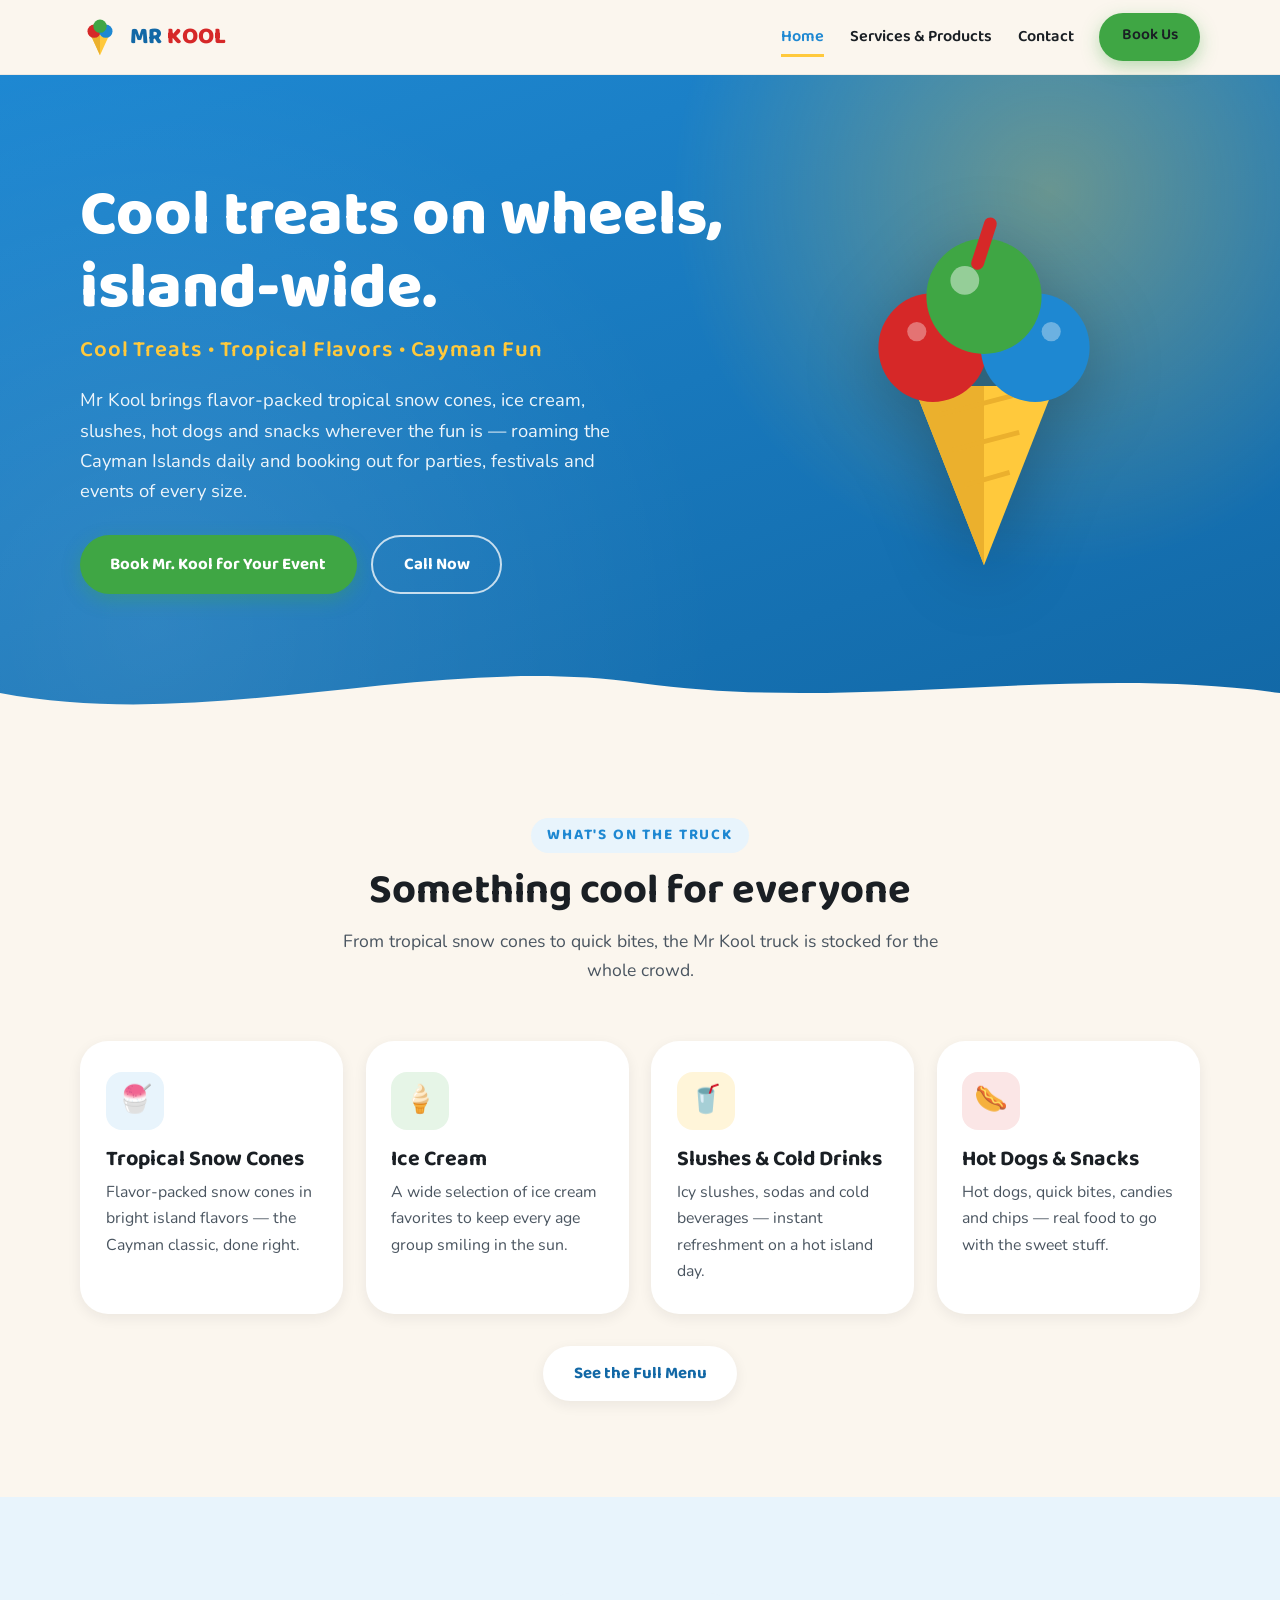
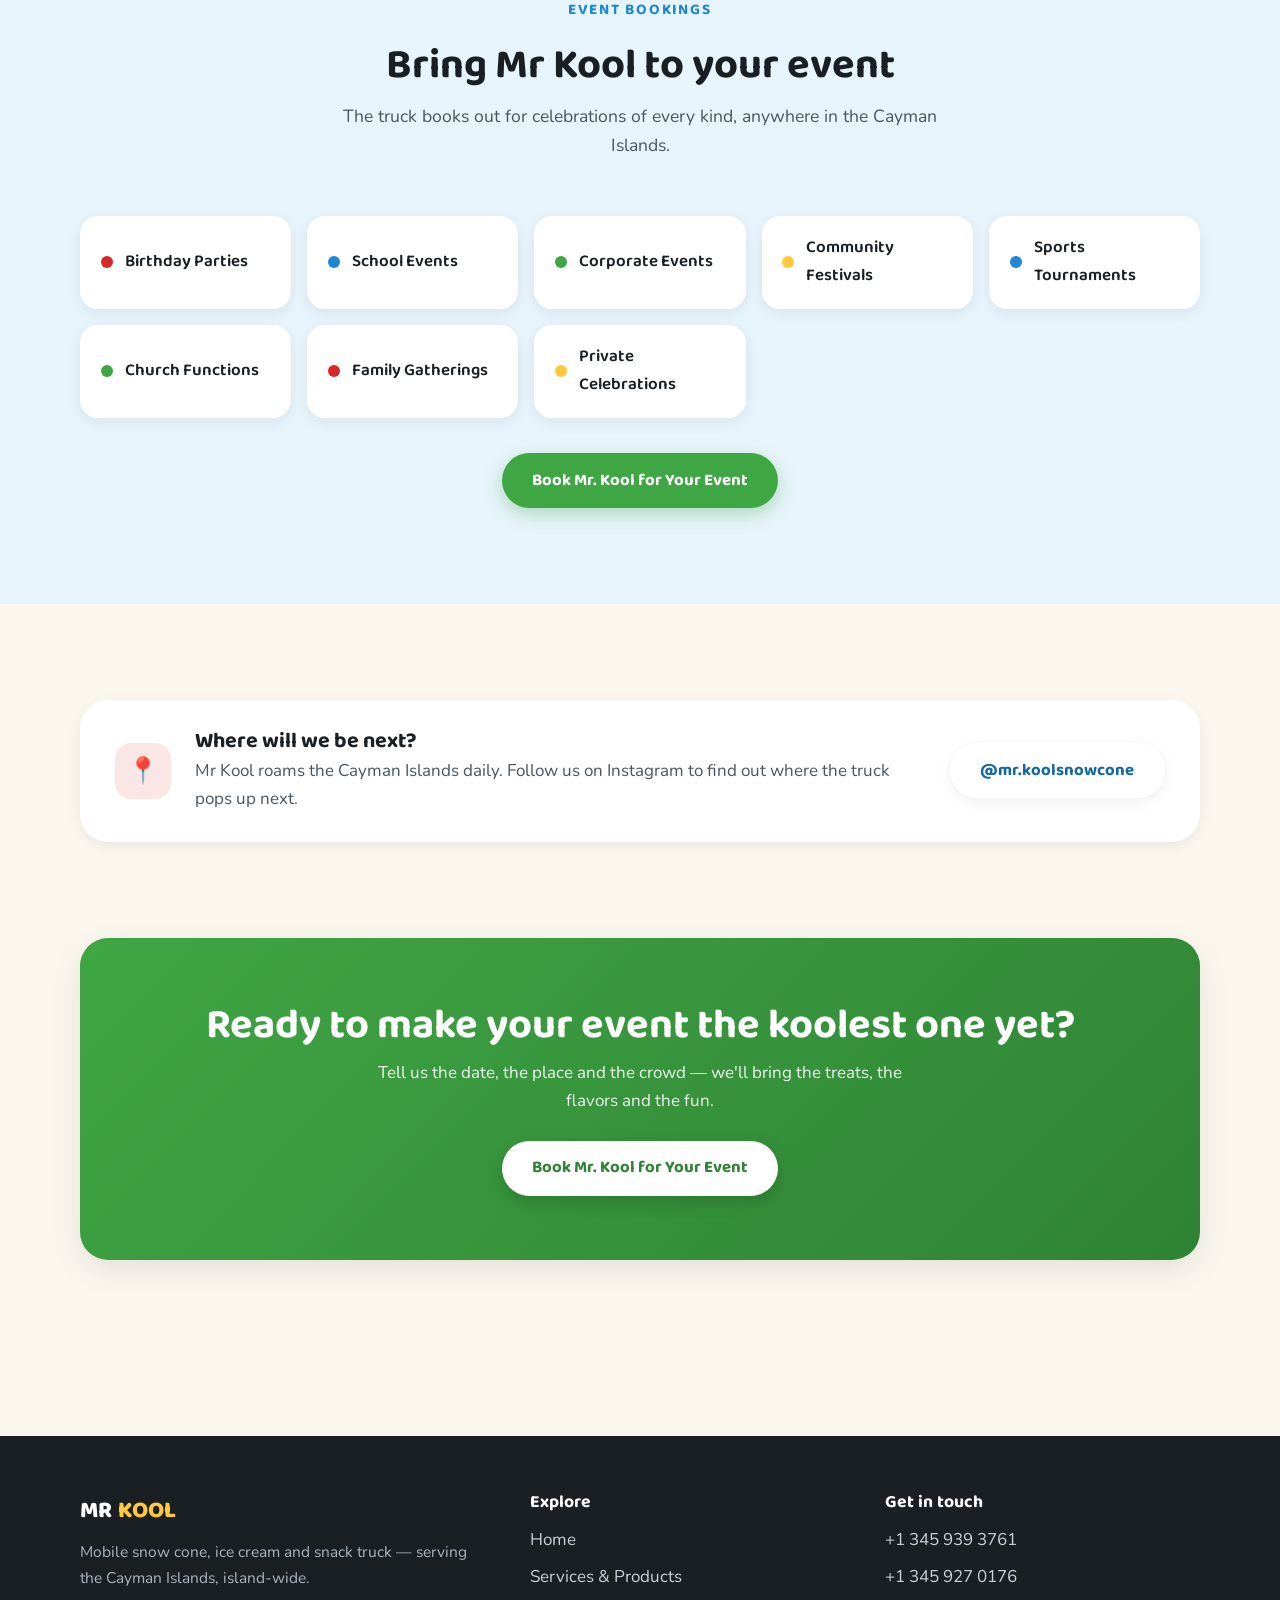
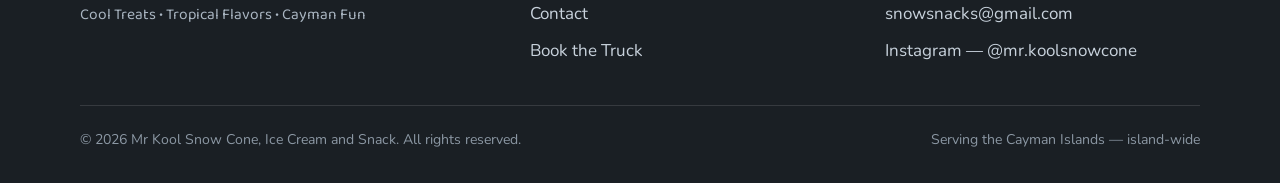
==== index.html @ ad7b0a1f "Build Mr Kool snow cone truck website with Netlify booking form Static 3-page site (Home, Services &" ====
<!DOCTYPE html>
<html lang="en">
<head>
  <meta charset="UTF-8">
  <meta name="viewport" content="width=device-width, initial-scale=1.0">
  <title>Mr Kool Snow Cone, Ice Cream and Snack — Cool Treats, Tropical Flavors, Cayman Fun</title>
  <meta name="description" content="Mr Kool is the Cayman Islands' mobile snow cone, ice cream and snack truck — serving island-wide and available to book for birthdays, school events, corporate functions, festivals and more.">
  <meta property="og:title" content="Mr Kool Snow Cone, Ice Cream and Snack">
  <meta property="og:description" content="Cool Treats • Tropical Flavors • Cayman Fun. Book the Mr Kool truck for your next event in the Cayman Islands.">
  <meta property="og:type" content="website">
  <link rel="icon" href="/favicon.svg" type="image/svg+xml">
  <link rel="preconnect" href="https://fonts.googleapis.com">
  <link rel="preconnect" href="https://fonts.gstatic.com" crossorigin>
  <link href="https://fonts.googleapis.com/css2?family=Baloo+2:wght@600;700;800&family=Nunito:ital,wght@0,400;0,600;0,700;1,400&display=swap" rel="stylesheet">
  <link rel="stylesheet" href="/css/styles.css">
  <script type="application/ld+json">
  {
    "@context": "https://schema.org",
    "@type": "FoodEstablishment",
    "name": "Mr Kool Snow Cone, Ice Cream and Snack",
    "description": "Mobile snow cone, ice cream and snack truck serving the Cayman Islands island-wide. Available for event bookings.",
    "areaServed": "Cayman Islands",
    "telephone": "+13459393761",
    "email": "snowsnacks@gmail.com",
    "sameAs": ["https://www.instagram.com/mr.koolsnowcone"],
    "servesCuisine": ["Snow Cones", "Ice Cream", "Snacks"]
  }
  </script>
</head>
<body>

  <header class="site-header">
    <div class="container nav-bar">
      <a class="brand" href="/">
        <svg width="40" height="40" viewBox="0 0 48 48" aria-hidden="true">
          <polygon points="24,46 13,22 35,22" fill="#FFC93C"/>
          <polygon points="24,46 13,22 24,22" fill="#EBB02D"/>
          <circle cx="17" cy="17" r="8" fill="#D62828"/>
          <circle cx="31" cy="17" r="8" fill="#1E88D2"/>
          <circle cx="24" cy="11" r="8" fill="#3FA644"/>
        </svg>
        <span class="brand-name">MR <span>KOOL</span></span>
      </a>
      <button class="nav-toggle" aria-label="Toggle menu" aria-expanded="false">
        <span></span><span></span><span></span>
      </button>
      <ul class="nav-links">
        <li><a href="/" aria-current="page">Home</a></li>
        <li><a href="/services/">Services &amp; Products</a></li>
        <li><a href="/contact/">Contact</a></li>
        <li><a class="btn btn-primary" href="/contact/#book">Book Us</a></li>
      </ul>
    </div>
  </header>

  <main>

    <section class="hero">
      <div class="container hero-inner">
        <div>
          <h1>Cool treats on wheels, island-wide.</h1>
          <p class="tagline">Cool Treats • Tropical Flavors • Cayman Fun</p>
          <p class="lede">
            Mr Kool brings flavor-packed tropical snow cones, ice cream, slushes,
            hot dogs and snacks wherever the fun is — roaming the Cayman Islands
            daily and booking out for parties, festivals and events of every size.
          </p>
          <div class="hero-ctas">
            <a class="btn btn-primary" href="/contact/#book">Book Mr. Kool for Your Event</a>
            <a class="btn btn-ghost" href="tel:+13459393761">Call Now</a>
          </div>
        </div>
        <div class="hero-art">
          <svg viewBox="0 0 200 240" role="img" aria-label="Illustration of a tropical snow cone">
            <polygon points="100,232 56,120 144,120" fill="#FFC93C"/>
            <polygon points="100,232 56,120 100,120" fill="#EBB02D"/>
            <line x1="72" y1="138" x2="118" y2="126" stroke="#EBB02D" stroke-width="3"/>
            <line x1="80" y1="160" x2="122" y2="149" stroke="#EBB02D" stroke-width="3"/>
            <line x1="88" y1="182" x2="116" y2="174" stroke="#EBB02D" stroke-width="3"/>
            <circle cx="68" cy="96" r="34" fill="#D62828"/>
            <circle cx="132" cy="96" r="34" fill="#1E88D2"/>
            <circle cx="100" cy="64" r="36" fill="#3FA644"/>
            <circle cx="88" cy="54" r="9" fill="#ffffff" opacity="0.45"/>
            <circle cx="58" cy="86" r="6" fill="#ffffff" opacity="0.35"/>
            <circle cx="142" cy="86" r="6" fill="#ffffff" opacity="0.35"/>
            <rect x="96" y="14" width="8" height="34" rx="4" fill="#D62828" transform="rotate(18 100 31)"/>
          </svg>
        </div>
      </div>
      <div class="hero-wave">
        <svg viewBox="0 0 1440 70" preserveAspectRatio="none" aria-hidden="true">
          <path d="M0,40 C240,80 480,0 720,30 C960,60 1200,10 1440,40 L1440,70 L0,70 Z" fill="#FBF6EE"/>
        </svg>
      </div>
    </section>

    <section class="section">
      <div class="container">
        <div class="section-head">
          <span class="kicker">What's on the truck</span>
          <h2>Something cool for everyone</h2>
          <p>From tropical snow cones to quick bites, the Mr Kool truck is stocked for the whole crowd.</p>
        </div>
        <div class="card-grid">
          <div class="card">
            <div class="icon icon-blue">🍧</div>
            <h3>Tropical Snow Cones</h3>
            <p>Flavor-packed snow cones in bright island flavors — the Cayman classic, done right.</p>
          </div>
          <div class="card">
            <div class="icon icon-green">🍦</div>
            <h3>Ice Cream</h3>
            <p>A wide selection of ice cream favorites to keep every age group smiling in the sun.</p>
          </div>
          <div class="card">
            <div class="icon icon-yellow">🥤</div>
            <h3>Slushes &amp; Cold Drinks</h3>
            <p>Icy slushes, sodas and cold beverages — instant refreshment on a hot island day.</p>
          </div>
          <div class="card">
            <div class="icon icon-red">🌭</div>
            <h3>Hot Dogs &amp; Snacks</h3>
            <p>Hot dogs, quick bites, candies and chips — real food to go with the sweet stuff.</p>
          </div>
        </div>
        <p style="text-align:center; margin-top:2rem;">
          <a class="btn btn-secondary" href="/services/">See the Full Menu</a>
        </p>
      </div>
    </section>

    <section class="section events-band">
      <div class="container">
        <div class="section-head">
          <span class="kicker">Event bookings</span>
          <h2>Bring Mr Kool to your event</h2>
          <p>The truck books out for celebrations of every kind, anywhere in the Cayman Islands.</p>
        </div>
        <div class="event-grid">
          <div class="event-chip"><span class="dot dot-red"></span>Birthday Parties</div>
          <div class="event-chip"><span class="dot dot-blue"></span>School Events</div>
          <div class="event-chip"><span class="dot dot-green"></span>Corporate Events</div>
          <div class="event-chip"><span class="dot dot-yellow"></span>Community Festivals</div>
          <div class="event-chip"><span class="dot dot-blue"></span>Sports Tournaments</div>
          <div class="event-chip"><span class="dot dot-green"></span>Church Functions</div>
          <div class="event-chip"><span class="dot dot-red"></span>Family Gatherings</div>
          <div class="event-chip"><span class="dot dot-yellow"></span>Private Celebrations</div>
        </div>
        <p style="text-align:center; margin-top:2.2rem;">
          <a class="btn btn-primary" href="/contact/#book">Book Mr. Kool for Your Event</a>
        </p>
      </div>
    </section>

    <section class="section">
      <div class="container">
        <div class="find-us">
          <div class="icon">📍</div>
          <div>
            <h3>Where will we be next?</h3>
            <p>Mr Kool roams the Cayman Islands daily. Follow us on Instagram to find out where the truck pops up next.</p>
          </div>
          <a class="btn btn-secondary" href="https://www.instagram.com/mr.koolsnowcone" target="_blank" rel="noopener">@mr.koolsnowcone</a>
        </div>
      </div>
    </section>

    <section class="section" style="padding-top:0;">
      <div class="container">
        <div class="cta-band">
          <h2>Ready to make your event the koolest one yet?</h2>
          <p>Tell us the date, the place and the crowd — we'll bring the treats, the flavors and the fun.</p>
          <a class="btn btn-primary" href="/contact/#book">Book Mr. Kool for Your Event</a>
        </div>
      </div>
    </section>

  </main>

  <footer class="site-footer">
    <div class="container">
      <div class="footer-grid">
        <div>
          <span class="brand-name">MR <span>KOOL</span></span>
          <p style="margin-top:0.6rem;">Mobile snow cone, ice cream and snack truck — serving the Cayman Islands, island-wide.</p>
          <p class="footer-tagline">Cool Treats • Tropical Flavors • Cayman Fun</p>
        </div>
        <div>
          <h4>Explore</h4>
          <ul class="footer-links">
            <li><a href="/">Home</a></li>
            <li><a href="/services/">Services &amp; Products</a></li>
            <li><a href="/contact/">Contact</a></li>
            <li><a href="/contact/#book">Book the Truck</a></li>
          </ul>
        </div>
        <div>
          <h4>Get in touch</h4>
          <ul class="footer-links">
            <li><a href="tel:+13459393761">+1 345 939 3761</a></li>
            <li><a href="tel:+13459270176">+1 345 927 0176</a></li>
            <li><a href="mailto:snowsnacks@gmail.com">snowsnacks@gmail.com</a></li>
            <li><a href="https://www.instagram.com/mr.koolsnowcone" target="_blank" rel="noopener">Instagram — @mr.koolsnowcone</a></li>
          </ul>
        </div>
      </div>
      <div class="footer-bottom">
        <span>© <span id="year">2026</span> Mr Kool Snow Cone, Ice Cream and Snack. All rights reserved.</span>
        <span>Serving the Cayman Islands — island-wide</span>
      </div>
    </div>
  </footer>

  <script src="/js/main.js"></script>
</body>
</html>
---- css/styles.css ----
/* ============================================================
   Mr Kool Snow Cone, Ice Cream and Snack — site styles
   Palette (from brief, derived from logo):
     blue #1E88D2 · sand #FBF6EE · ink #1A1F24
     green #3FA644 · red #D62828 · yellow #FFC93C
   ============================================================ */

:root {
  --blue: #1e88d2;
  --blue-deep: #1268a6;
  --blue-sky: #e8f4fc;
  --sand: #fbf6ee;
  --ink: #1a1f24;
  --ink-soft: #4a5560;
  --green: #3fa644;
  --green-deep: #2f8334;
  --red: #d62828;
  --yellow: #ffc93c;
  --white: #ffffff;
  --radius: 18px;
  --radius-lg: 28px;
  --shadow: 0 10px 30px rgba(26, 31, 36, 0.1);
  --shadow-soft: 0 4px 14px rgba(26, 31, 36, 0.07);
  --font-head: "Baloo 2", "Trebuchet MS", sans-serif;
  --font-body: "Nunito", "Segoe UI", sans-serif;
}

* {
  margin: 0;
  padding: 0;
  box-sizing: border-box;
}

html {
  scroll-behavior: smooth;
}

body {
  font-family: var(--font-body);
  font-size: 1.0625rem;
  line-height: 1.65;
  color: var(--ink);
  background: var(--sand);
  -webkit-font-smoothing: antialiased;
}

img {
  max-width: 100%;
  display: block;
}

h1, h2, h3, h4 {
  font-family: var(--font-head);
  line-height: 1.15;
  color: var(--ink);
}

h1 { font-size: clamp(2.4rem, 6vw, 4rem); font-weight: 800; }
h2 { font-size: clamp(1.8rem, 4vw, 2.6rem); font-weight: 700; }
h3 { font-size: 1.35rem; font-weight: 700; }

p { color: var(--ink-soft); }

a { color: var(--blue); }

.container {
  width: min(1120px, 92%);
  margin: 0 auto;
}

.section {
  padding: clamp(3.5rem, 8vw, 6rem) 0;
}

.section-head {
  text-align: center;
  max-width: 640px;
  margin: 0 auto clamp(2rem, 5vw, 3.5rem);
}

.section-head .kicker {
  display: inline-block;
  font-family: var(--font-head);
  font-weight: 700;
  font-size: 0.95rem;
  letter-spacing: 0.12em;
  text-transform: uppercase;
  color: var(--blue);
  background: var(--blue-sky);
  padding: 0.3rem 1rem;
  border-radius: 999px;
  margin-bottom: 0.9rem;
}

.section-head p {
  margin-top: 0.75rem;
  font-size: 1.1rem;
}

/* ---------- Buttons ---------- */

.btn {
  display: inline-flex;
  align-items: center;
  gap: 0.5rem;
  font-family: var(--font-head);
  font-weight: 700;
  font-size: 1.05rem;
  padding: 0.85rem 1.9rem;
  border-radius: 999px;
  border: none;
  cursor: pointer;
  text-decoration: none;
  transition: transform 0.15s ease, box-shadow 0.15s ease, background 0.15s ease;
}

.btn:hover {
  transform: translateY(-2px);
}

.btn-primary {
  background: var(--green);
  color: var(--white);
  box-shadow: 0 6px 18px rgba(63, 166, 68, 0.35);
}

.btn-primary:hover { background: var(--green-deep); }

.btn-secondary {
  background: var(--white);
  color: var(--blue-deep);
  box-shadow: var(--shadow-soft);
}

.btn-secondary:hover { color: var(--blue); }

.btn-ghost {
  background: transparent;
  color: var(--white);
  border: 2px solid rgba(255, 255, 255, 0.75);
}

.btn-ghost:hover { background: rgba(255, 255, 255, 0.12); }

/* ---------- Header ---------- */

.site-header {
  position: sticky;
  top: 0;
  z-index: 50;
  background: rgba(251, 246, 238, 0.92);
  backdrop-filter: blur(10px);
  border-bottom: 1px solid rgba(26, 31, 36, 0.06);
}

.nav-bar {
  display: flex;
  align-items: center;
  justify-content: space-between;
  gap: 1rem;
  padding: 0.8rem 0;
}

.brand {
  display: flex;
  align-items: center;
  gap: 0.6rem;
  text-decoration: none;
}

.brand svg { flex-shrink: 0; }

.brand-name {
  font-family: var(--font-head);
  font-weight: 800;
  font-size: 1.45rem;
  color: var(--blue-deep);
  letter-spacing: 0.01em;
}

.brand-name span { color: var(--red); }

.nav-links {
  display: flex;
  align-items: center;
  gap: 1.6rem;
  list-style: none;
}

.nav-links a {
  font-family: var(--font-head);
  font-weight: 600;
  font-size: 1.02rem;
  color: var(--ink);
  text-decoration: none;
  padding: 0.25rem 0;
  border-bottom: 3px solid transparent;
  transition: color 0.15s ease, border-color 0.15s ease;
}

.nav-links a:hover,
.nav-links a[aria-current="page"] {
  color: var(--blue);
  border-bottom-color: var(--yellow);
}

.nav-links .btn {
  padding: 0.6rem 1.4rem;
  font-size: 0.98rem;
}

.nav-toggle {
  display: none;
  background: none;
  border: none;
  cursor: pointer;
  padding: 0.4rem;
}

.nav-toggle span {
  display: block;
  width: 26px;
  height: 3px;
  border-radius: 3px;
  background: var(--ink);
  margin: 5px 0;
  transition: transform 0.2s ease, opacity 0.2s ease;
}

@media (max-width: 800px) {
  .nav-toggle { display: block; }

  .nav-links {
    position: absolute;
    top: 100%;
    left: 0;
    right: 0;
    flex-direction: column;
    align-items: stretch;
    gap: 0;
    background: var(--sand);
    border-bottom: 1px solid rgba(26, 31, 36, 0.08);
    box-shadow: var(--shadow);
    padding: 0.5rem 4%;
    display: none;
  }

  .nav-links.open { display: flex; }

  .nav-links li { padding: 0.55rem 0; }

  .nav-links .btn { justify-content: center; margin: 0.5rem 0 0.8rem; }

  .nav-open .nav-toggle span:nth-child(1) { transform: translateY(8px) rotate(45deg); }
  .nav-open .nav-toggle span:nth-child(2) { opacity: 0; }
  .nav-open .nav-toggle span:nth-child(3) { transform: translateY(-8px) rotate(-45deg); }
}

/* ---------- Hero ---------- */

.hero {
  position: relative;
  background: linear-gradient(160deg, var(--blue) 0%, var(--blue-deep) 100%);
  color: var(--white);
  overflow: hidden;
}

.hero::before {
  content: "";
  position: absolute;
  inset: 0;
  background:
    radial-gradient(circle at 82% 18%, rgba(255, 201, 60, 0.35), transparent 32%),
    radial-gradient(circle at 12% 85%, rgba(255, 255, 255, 0.1), transparent 45%);
  pointer-events: none;
}

.hero-inner {
  position: relative;
  display: grid;
  grid-template-columns: 1.2fr 0.8fr;
  align-items: center;
  gap: 2.5rem;
  padding: clamp(3.5rem, 9vw, 6.5rem) 0 clamp(5rem, 11vw, 8rem);
}

.hero h1 { color: var(--white); }

.hero .tagline {
  font-family: var(--font-head);
  font-weight: 600;
  font-size: clamp(1.1rem, 2.4vw, 1.4rem);
  color: var(--yellow);
  letter-spacing: 0.04em;
  margin: 0.4rem 0 1rem;
}

.hero p.lede {
  color: rgba(255, 255, 255, 0.92);
  font-size: 1.15rem;
  max-width: 34rem;
  margin-bottom: 1.8rem;
}

.hero-ctas {
  display: flex;
  flex-wrap: wrap;
  gap: 0.9rem;
}

.hero-art {
  display: flex;
  justify-content: center;
}

.hero-art svg {
  width: min(320px, 70vw);
  height: auto;
  filter: drop-shadow(0 18px 35px rgba(0, 0, 0, 0.25));
}

.hero-wave {
  position: absolute;
  bottom: -1px;
  left: 0;
  width: 100%;
  line-height: 0;
}

.hero-wave svg { width: 100%; height: 70px; display: block; }

@media (max-width: 800px) {
  .hero-inner { grid-template-columns: 1fr; text-align: center; }
  .hero p.lede { margin-inline: auto; }
  .hero-ctas { justify-content: center; }
  .hero-art { order: -1; margin-bottom: -1rem; }
  .hero-art svg { width: min(210px, 52vw); }
}

/* ---------- Cards ---------- */

.card-grid {
  display: grid;
  grid-template-columns: repeat(auto-fit, minmax(230px, 1fr));
  gap: 1.4rem;
}

.card {
  background: var(--white);
  border-radius: var(--radius-lg);
  padding: 1.9rem 1.6rem;
  box-shadow: var(--shadow-soft);
  transition: transform 0.18s ease, box-shadow 0.18s ease;
}

.card:hover {
  transform: translateY(-5px);
  box-shadow: var(--shadow);
}

.card .icon {
  width: 58px;
  height: 58px;
  border-radius: 16px;
  display: grid;
  place-items: center;
  margin-bottom: 1.1rem;
  font-size: 1.7rem;
}

.icon-blue { background: var(--blue-sky); }
.icon-green { background: #e6f5e7; }
.icon-yellow { background: #fff5d9; }
.icon-red { background: #fbe6e6; }

.card h3 { margin-bottom: 0.45rem; }

.card p { font-size: 0.99rem; }

/* ---------- Event types ---------- */

.events-band {
  background: var(--blue-sky);
}

.event-grid {
  display: grid;
  grid-template-columns: repeat(auto-fit, minmax(200px, 1fr));
  gap: 1rem;
}

.event-chip {
  background: var(--white);
  border-radius: var(--radius);
  padding: 1.15rem 1.3rem;
  display: flex;
  align-items: center;
  gap: 0.75rem;
  font-family: var(--font-head);
  font-weight: 600;
  color: var(--ink);
  box-shadow: var(--shadow-soft);
}

.event-chip .dot {
  width: 12px;
  height: 12px;
  border-radius: 50%;
  flex-shrink: 0;
}

.dot-blue { background: var(--blue); }
.dot-green { background: var(--green); }
.dot-red { background: var(--red); }
.dot-yellow { background: var(--yellow); }

/* ---------- CTA band ---------- */

.cta-band {
  background: linear-gradient(135deg, var(--green) 0%, var(--green-deep) 100%);
  border-radius: var(--radius-lg);
  color: var(--white);
  text-align: center;
  padding: clamp(2.5rem, 6vw, 4rem) clamp(1.5rem, 5vw, 4rem);
  box-shadow: var(--shadow);
}

.cta-band h2 { color: var(--white); margin-bottom: 0.6rem; }

.cta-band p {
  color: rgba(255, 255, 255, 0.92);
  max-width: 36rem;
  margin: 0 auto 1.6rem;
}

.cta-band .btn-primary {
  background: var(--white);
  color: var(--green-deep);
  box-shadow: 0 6px 18px rgba(0, 0, 0, 0.18);
}

.cta-band .btn-primary:hover { background: var(--sand); }

/* ---------- Find us strip ---------- */

.find-us {
  display: grid;
  grid-template-columns: auto 1fr auto;
  align-items: center;
  gap: 1.5rem;
  background: var(--white);
  border-radius: var(--radius-lg);
  padding: 1.8rem 2.2rem;
  box-shadow: var(--shadow-soft);
}

.find-us .icon {
  width: 56px;
  height: 56px;
  border-radius: 16px;
  background: #fbe6e6;
  display: grid;
  place-items: center;
  font-size: 1.6rem;
}

.find-us h3 { margin-bottom: 0.2rem; }

@media (max-width: 700px) {
  .find-us { grid-template-columns: 1fr; text-align: center; }
  .find-us .icon { margin: 0 auto; }
}

/* ---------- Menu (services page) ---------- */

.menu-group {
  background: var(--white);
  border-radius: var(--radius-lg);
  padding: 2rem 2.2rem;
  box-shadow: var(--shadow-soft);
  margin-bottom: 1.6rem;
}

.menu-group-head {
  display: flex;
  align-items: center;
  gap: 1rem;
  margin-bottom: 1.1rem;
}

.menu-group-head .icon {
  width: 52px;
  height: 52px;
  border-radius: 14px;
  display: grid;
  place-items: center;
  font-size: 1.5rem;
  flex-shrink: 0;
}

.menu-items {
  list-style: none;
  display: grid;
  grid-template-columns: repeat(auto-fill, minmax(220px, 1fr));
  gap: 0.55rem 1.5rem;
}

.menu-items li {
  position: relative;
  padding-left: 1.35rem;
  color: var(--ink-soft);
}

.menu-items li::before {
  content: "";
  position: absolute;
  left: 0;
  top: 0.62em;
  width: 9px;
  height: 9px;
  border-radius: 50%;
  background: var(--yellow);
}

.menu-note {
  margin-top: 1rem;
  font-size: 0.95rem;
  font-style: italic;
}

/* ---------- Contact / form ---------- */

.contact-layout {
  display: grid;
  grid-template-columns: 1.15fr 0.85fr;
  gap: 2.2rem;
  align-items: start;
}

@media (max-width: 860px) {
  .contact-layout { grid-template-columns: 1fr; }
}

.form-card {
  background: var(--white);
  border-radius: var(--radius-lg);
  padding: clamp(1.6rem, 4vw, 2.6rem);
  box-shadow: var(--shadow);
}

.form-card h2 { margin-bottom: 0.4rem; }

.form-card > p { margin-bottom: 1.6rem; }

.form-grid {
  display: grid;
  grid-template-columns: 1fr 1fr;
  gap: 1.1rem;
}

.form-field { display: flex; flex-direction: column; gap: 0.35rem; }

.form-field.full { grid-column: 1 / -1; }

@media (max-width: 560px) {
  .form-grid { grid-template-columns: 1fr; }
  .form-field { grid-column: auto; }
}

.form-field label {
  font-family: var(--font-head);
  font-weight: 600;
  font-size: 0.97rem;
}

.form-field label .req { color: var(--red); }

.form-field input,
.form-field select,
.form-field textarea {
  font-family: var(--font-body);
  font-size: 1rem;
  color: var(--ink);
  background: var(--sand);
  border: 2px solid transparent;
  border-radius: 12px;
  padding: 0.75rem 0.95rem;
  transition: border-color 0.15s ease, background 0.15s ease;
}

.form-field input:focus,
.form-field select:focus,
.form-field textarea:focus {
  outline: none;
  border-color: var(--blue);
  background: var(--white);
}

.form-field textarea { resize: vertical; min-height: 120px; }

.form-submit { margin-top: 1.4rem; }

.form-fineprint {
  margin-top: 0.9rem;
  font-size: 0.88rem;
}

/* hidden honeypot field for spam protection */
.hp-field {
  position: absolute !important;
  left: -9999px;
  opacity: 0;
  height: 0;
  overflow: hidden;
}

.contact-aside { display: flex; flex-direction: column; gap: 1.3rem; }

.info-card {
  background: var(--white);
  border-radius: var(--radius-lg);
  padding: 1.7rem 1.9rem;
  box-shadow: var(--shadow-soft);
}

.info-card h3 { margin-bottom: 0.9rem; }

.info-list { list-style: none; display: flex; flex-direction: column; gap: 0.8rem; }

.info-list li { display: flex; align-items: flex-start; gap: 0.7rem; }

.info-list .bullet {
  width: 38px;
  height: 38px;
  border-radius: 11px;
  background: var(--blue-sky);
  display: grid;
  place-items: center;
  font-size: 1.05rem;
  flex-shrink: 0;
}

.info-list a {
  color: var(--blue-deep);
  font-weight: 700;
  text-decoration: none;
}

.info-list a:hover { text-decoration: underline; }

.info-list small { display: block; color: var(--ink-soft); }

.logo-card {
  background: var(--white);
  border-radius: var(--radius-lg);
  padding: 1.4rem;
  box-shadow: var(--shadow-soft);
  text-align: center;
}

.logo-card img {
  margin: 0 auto;
  border-radius: var(--radius);
  max-height: 260px;
  object-fit: contain;
}

/* ---------- Success page ---------- */

.success-wrap {
  min-height: 55vh;
  display: grid;
  place-items: center;
  text-align: center;
  padding: 4rem 0;
}

.success-wrap .icon {
  width: 86px;
  height: 86px;
  border-radius: 50%;
  background: #e6f5e7;
  display: grid;
  place-items: center;
  font-size: 2.4rem;
  margin: 0 auto 1.4rem;
}

.success-wrap p {
  max-width: 32rem;
  margin: 0.8rem auto 1.8rem;
}

/* ---------- Footer ---------- */

.site-footer {
  background: var(--ink);
  color: #c8d2dc;
  padding: 3.5rem 0 2rem;
  margin-top: clamp(3rem, 7vw, 5rem);
}

.footer-grid {
  display: grid;
  grid-template-columns: 1.3fr 1fr 1fr;
  gap: 2.5rem;
  margin-bottom: 2.5rem;
}

@media (max-width: 760px) {
  .footer-grid { grid-template-columns: 1fr; gap: 1.8rem; }
}

.site-footer h4 {
  color: var(--white);
  font-size: 1.1rem;
  margin-bottom: 0.9rem;
}

.site-footer .brand-name { color: var(--white); }

.site-footer .brand-name span { color: var(--yellow); }

.site-footer p { color: #aab6c2; font-size: 0.97rem; }

.footer-links { list-style: none; display: flex; flex-direction: column; gap: 0.55rem; }

.footer-links a {
  color: #c8d2dc;
  text-decoration: none;
}

.footer-links a:hover { color: var(--yellow); }

.footer-tagline {
  font-family: var(--font-head);
  color: var(--yellow);
  font-size: 0.95rem;
  margin-top: 0.7rem;
}

.footer-bottom {
  border-top: 1px solid rgba(255, 255, 255, 0.12);
  padding-top: 1.4rem;
  display: flex;
  flex-wrap: wrap;
  justify-content: space-between;
  gap: 0.6rem;
  font-size: 0.88rem;
  color: #8b97a3;
}

/* ---------- Page hero (inner pages) ---------- */

.page-hero {
  background: linear-gradient(160deg, var(--blue) 0%, var(--blue-deep) 100%);
  color: var(--white);
  text-align: center;
  padding: clamp(2.8rem, 7vw, 4.5rem) 0 clamp(4rem, 9vw, 6rem);
  position: relative;
  overflow: hidden;
}

.page-hero h1 { color: var(--white); font-size: clamp(2.1rem, 5vw, 3.1rem); }

.page-hero p {
  color: rgba(255, 255, 255, 0.92);
  max-width: 38rem;
  margin: 0.7rem auto 0;
  font-size: 1.12rem;
}

.page-hero .hero-wave svg { height: 50px; }
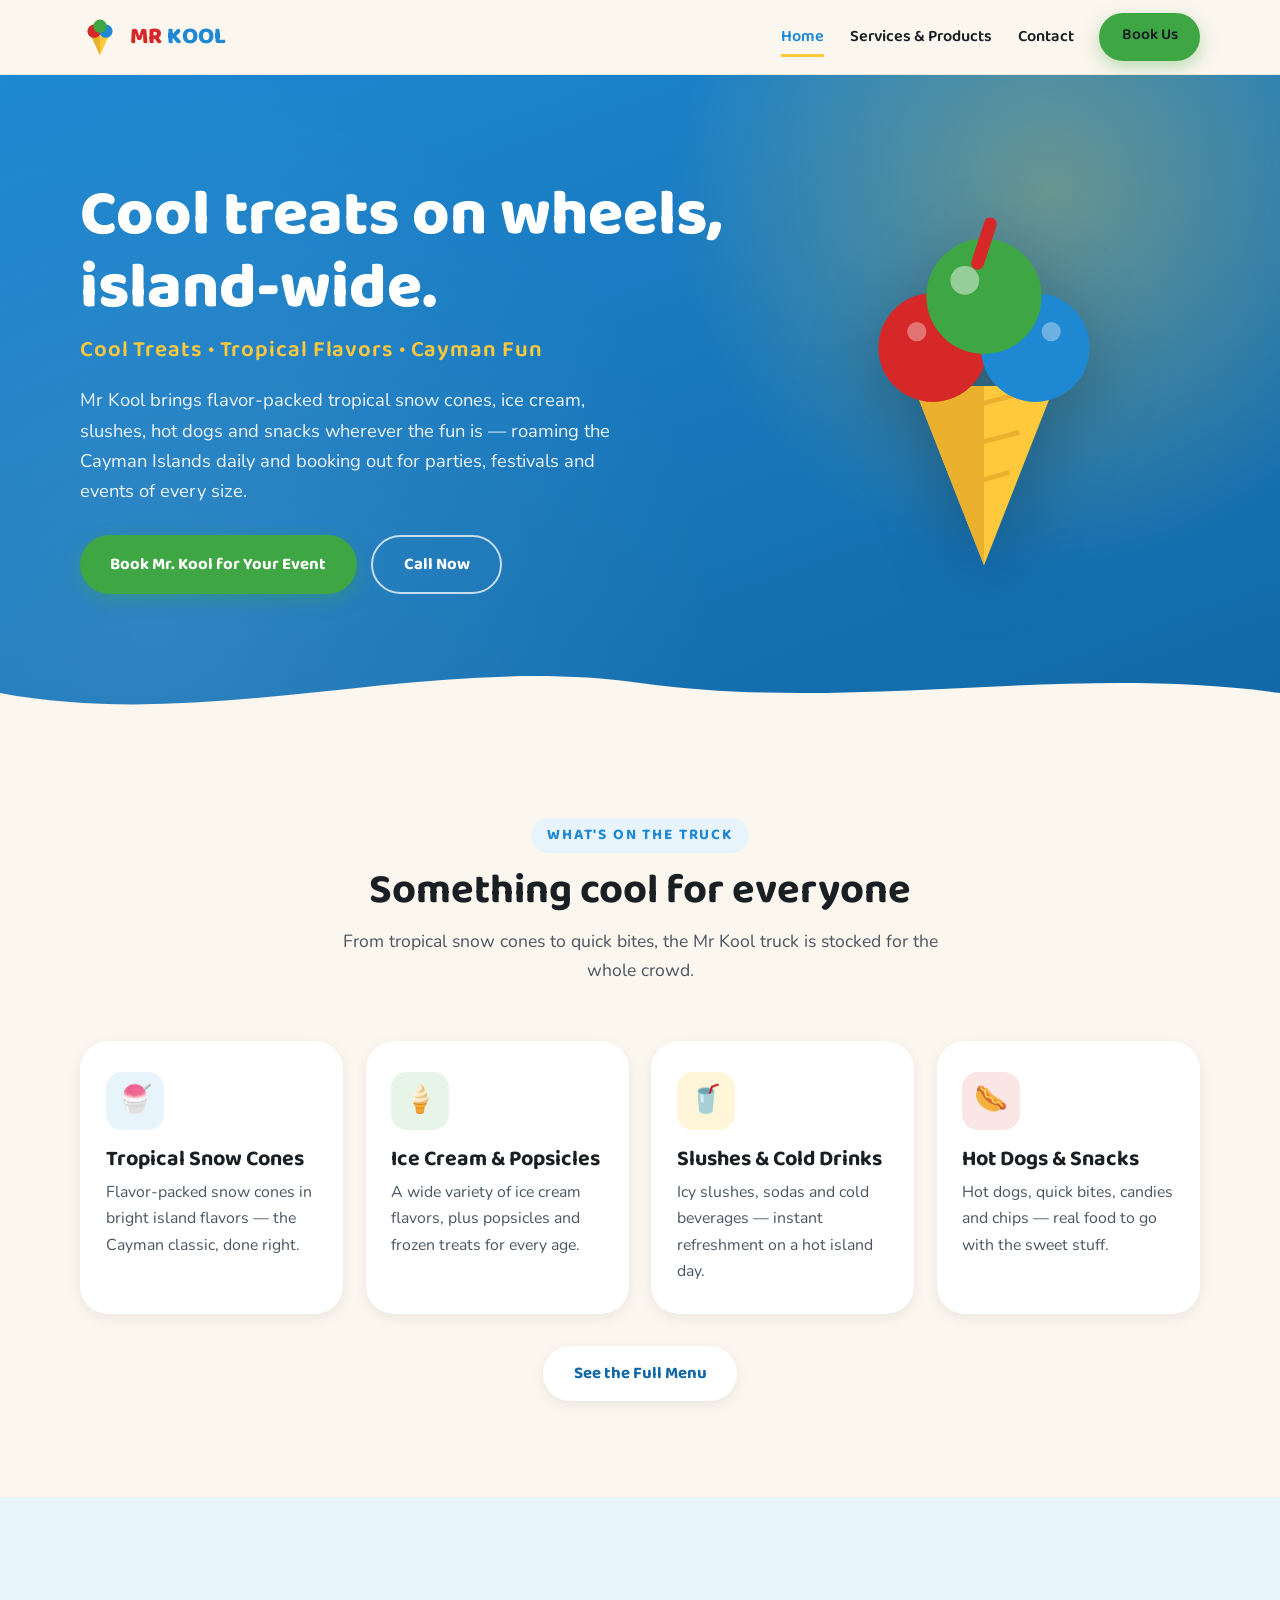
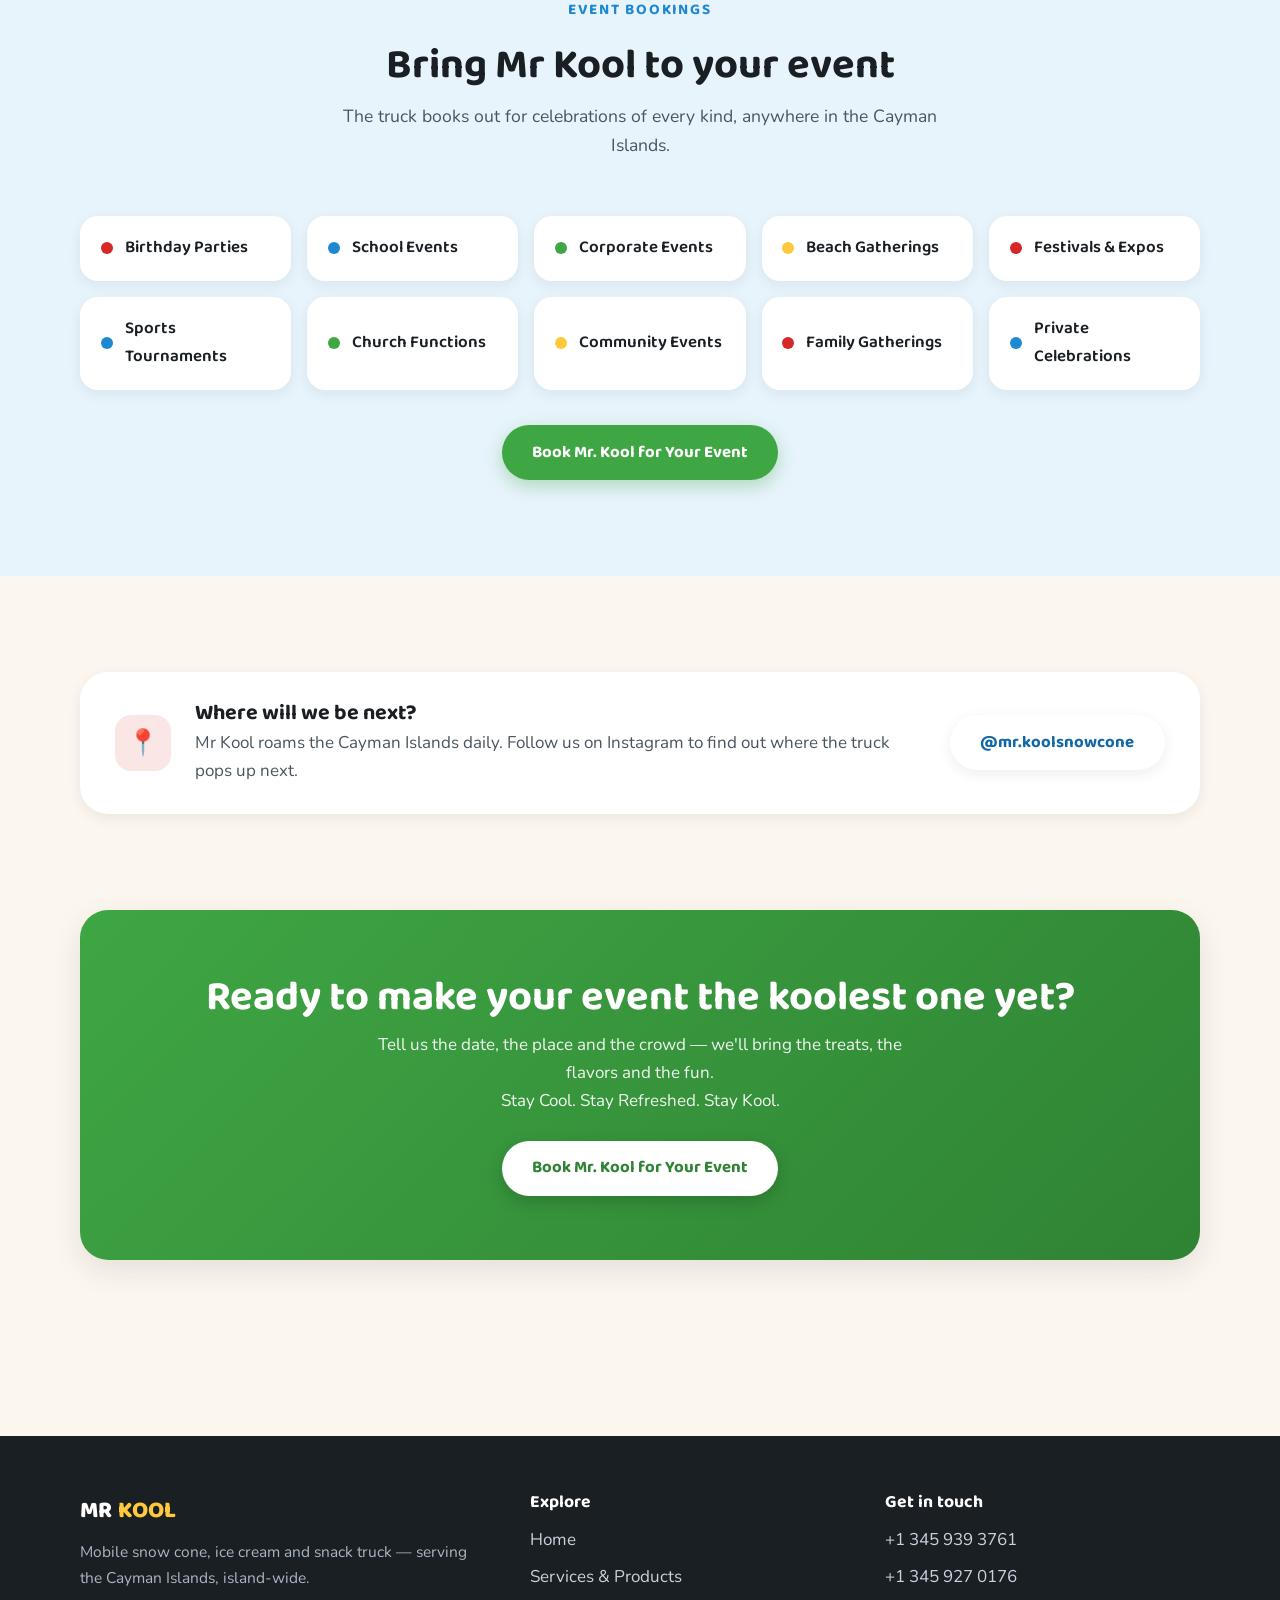
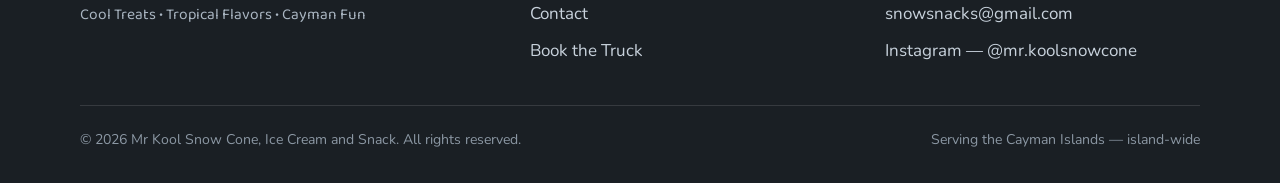
==== commit b0492bcd: "Align site content with supplied logo and flyer - Wordmark colors now match the logo (MR red, KOOL b" ====
--- a/index.html
+++ b/index.html
@@ -109,8 +109,8 @@
           </div>
           <div class="card">
             <div class="icon icon-green">🍦</div>
-            <h3>Ice Cream</h3>
-            <p>A wide selection of ice cream favorites to keep every age group smiling in the sun.</p>
+            <h3>Ice Cream &amp; Popsicles</h3>
+            <p>A wide variety of ice cream flavors, plus popsicles and frozen treats for every age.</p>
           </div>
           <div class="card">
             <div class="icon icon-yellow">🥤</div>
@@ -140,11 +140,13 @@
           <div class="event-chip"><span class="dot dot-red"></span>Birthday Parties</div>
           <div class="event-chip"><span class="dot dot-blue"></span>School Events</div>
           <div class="event-chip"><span class="dot dot-green"></span>Corporate Events</div>
-          <div class="event-chip"><span class="dot dot-yellow"></span>Community Festivals</div>
+          <div class="event-chip"><span class="dot dot-yellow"></span>Beach Gatherings</div>
+          <div class="event-chip"><span class="dot dot-red"></span>Festivals &amp; Expos</div>
           <div class="event-chip"><span class="dot dot-blue"></span>Sports Tournaments</div>
           <div class="event-chip"><span class="dot dot-green"></span>Church Functions</div>
+          <div class="event-chip"><span class="dot dot-yellow"></span>Community Events</div>
           <div class="event-chip"><span class="dot dot-red"></span>Family Gatherings</div>
-          <div class="event-chip"><span class="dot dot-yellow"></span>Private Celebrations</div>
+          <div class="event-chip"><span class="dot dot-blue"></span>Private Celebrations</div>
         </div>
         <p style="text-align:center; margin-top:2.2rem;">
           <a class="btn btn-primary" href="/contact/#book">Book Mr. Kool for Your Event</a>
@@ -169,7 +171,7 @@
       <div class="container">
         <div class="cta-band">
           <h2>Ready to make your event the koolest one yet?</h2>
-          <p>Tell us the date, the place and the crowd — we'll bring the treats, the flavors and the fun.</p>
+          <p>Tell us the date, the place and the crowd — we'll bring the treats, the flavors and the fun.<br>Stay Cool. Stay Refreshed. Stay Kool.</p>
           <a class="btn btn-primary" href="/contact/#book">Book Mr. Kool for Your Event</a>
         </div>
       </div>
--- a/css/styles.css
+++ b/css/styles.css
@@ -170,15 +170,16 @@
 
 .brand svg { flex-shrink: 0; }
 
+/* wordmark colors follow the logo: "MR" red, "KOOL" blue */
 .brand-name {
   font-family: var(--font-head);
   font-weight: 800;
   font-size: 1.45rem;
-  color: var(--blue-deep);
+  color: var(--red);
   letter-spacing: 0.01em;
 }
 
-.brand-name span { color: var(--red); }
+.brand-name span { color: var(--blue); }
 
 .nav-links {
   display: flex;
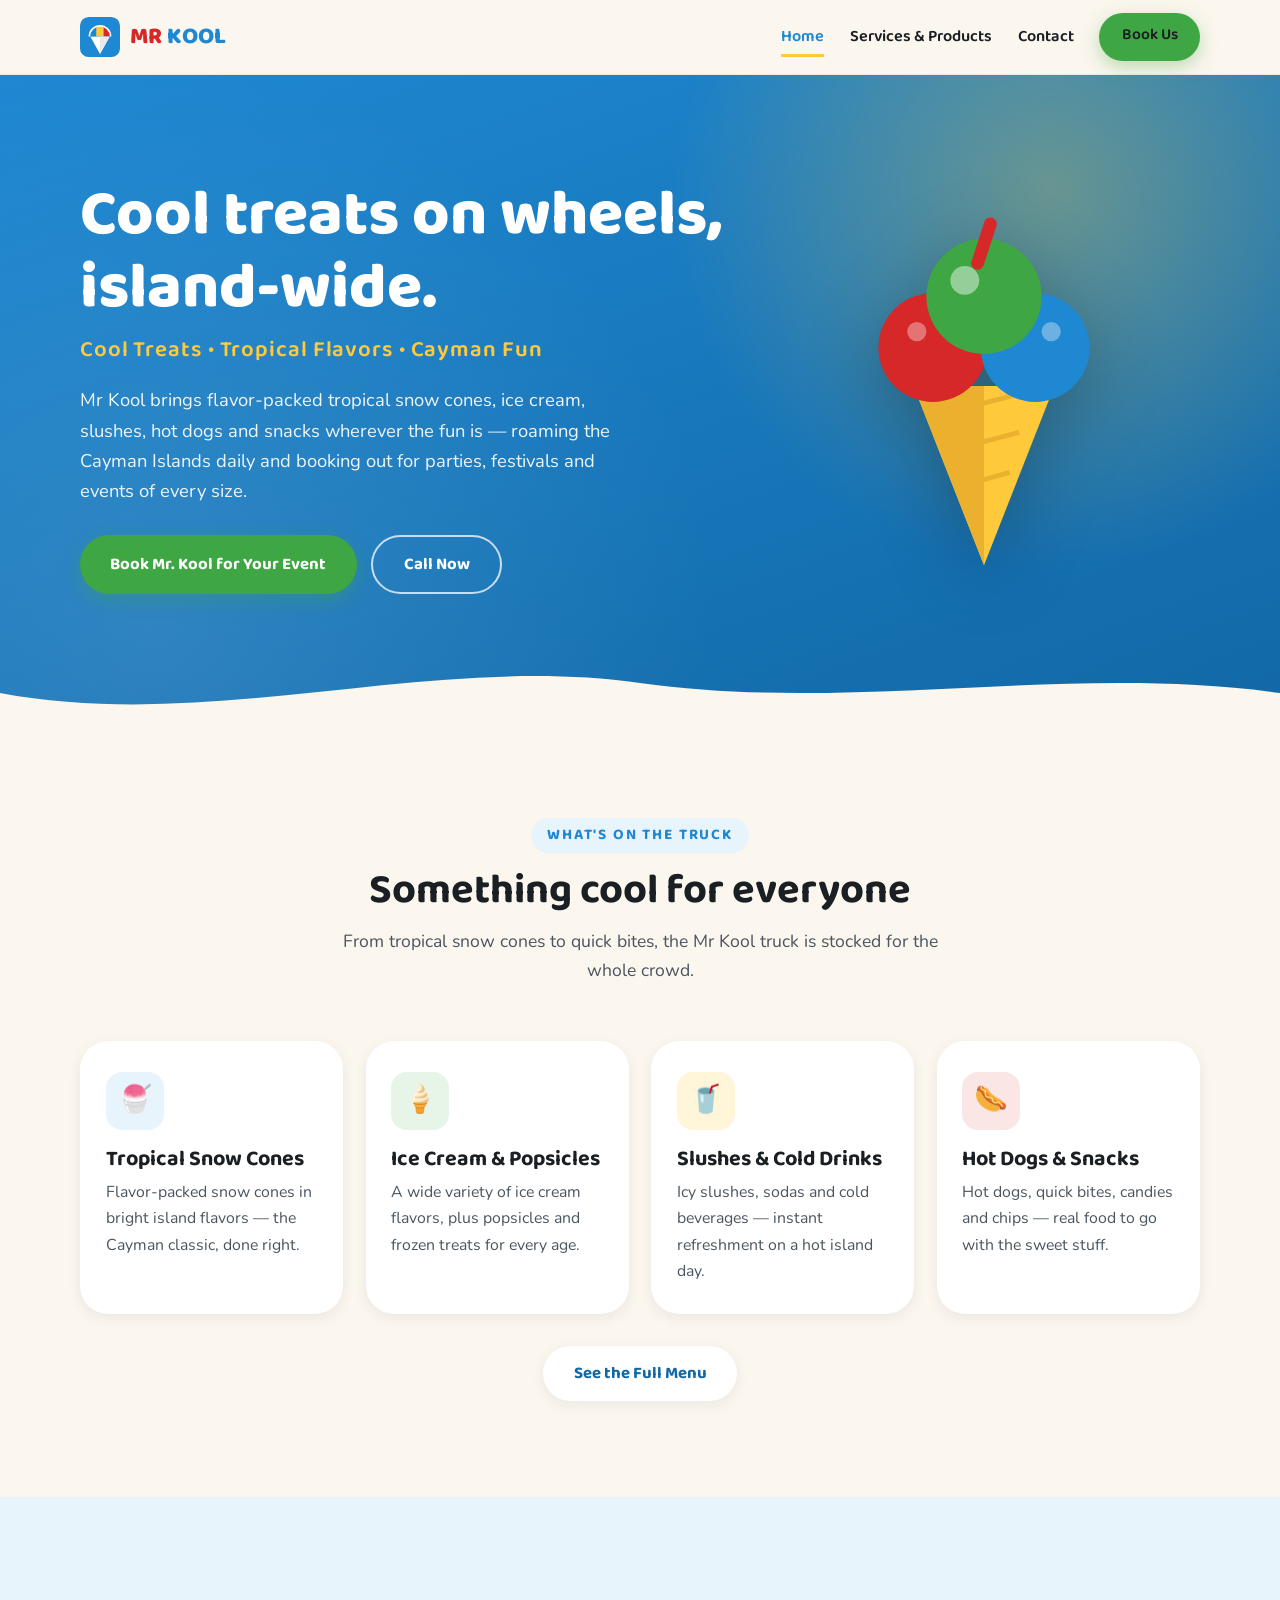
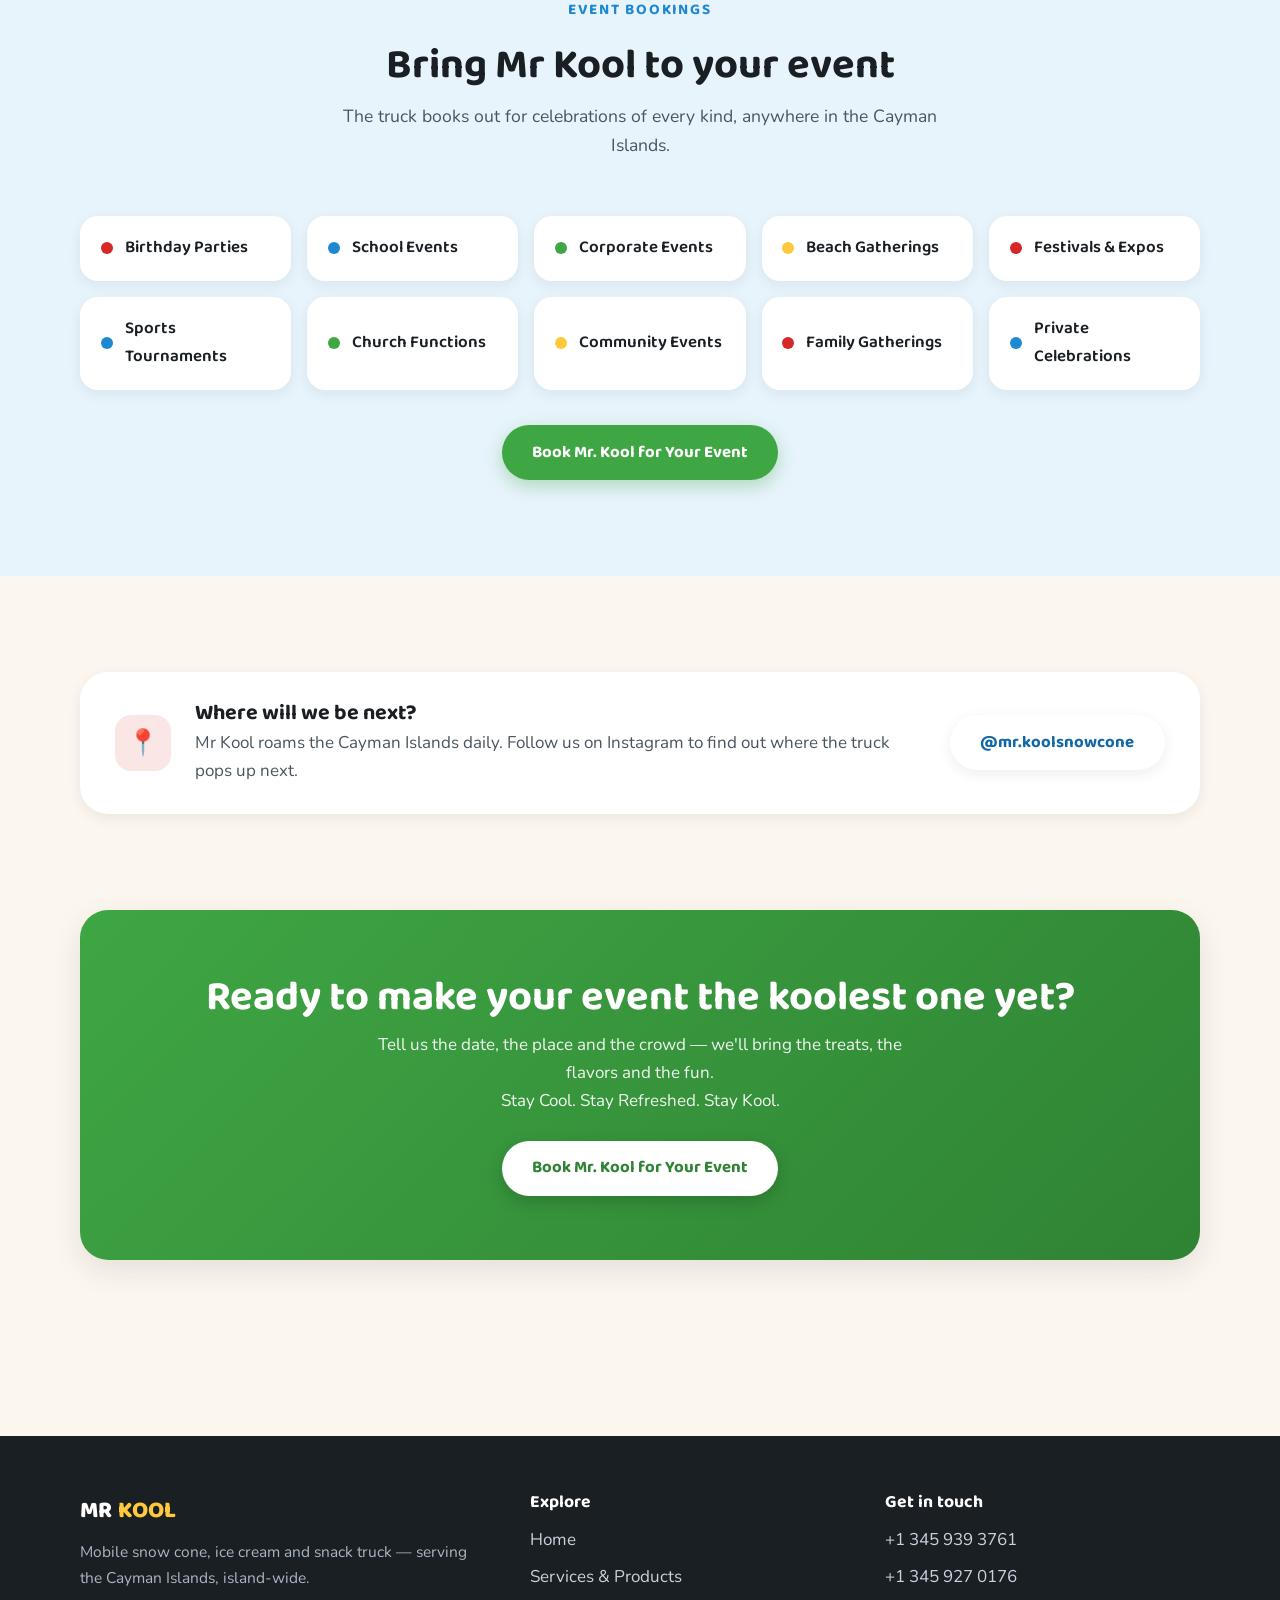
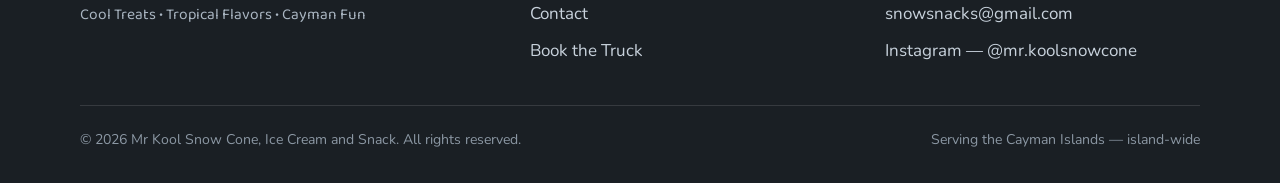
==== commit 282d6126: "Redesign favicon as logo-derived snow cone mark with PNG fallbacks Rainbow snow cone in a white pape" ====
--- a/index.html
+++ b/index.html
@@ -9,6 +9,8 @@
   <meta property="og:description" content="Cool Treats • Tropical Flavors • Cayman Fun. Book the Mr Kool truck for your next event in the Cayman Islands.">
   <meta property="og:type" content="website">
   <link rel="icon" href="/favicon.svg" type="image/svg+xml">
+  <link rel="icon" href="/favicon-32.png" type="image/png" sizes="32x32">
+  <link rel="apple-touch-icon" href="/apple-touch-icon.png">
   <link rel="preconnect" href="https://fonts.googleapis.com">
   <link rel="preconnect" href="https://fonts.gstatic.com" crossorigin>
   <link href="https://fonts.googleapis.com/css2?family=Baloo+2:wght@600;700;800&family=Nunito:ital,wght@0,400;0,600;0,700;1,400&display=swap" rel="stylesheet">
@@ -32,13 +34,7 @@
   <header class="site-header">
     <div class="container nav-bar">
       <a class="brand" href="/">
-        <svg width="40" height="40" viewBox="0 0 48 48" aria-hidden="true">
-          <polygon points="24,46 13,22 35,22" fill="#FFC93C"/>
-          <polygon points="24,46 13,22 24,22" fill="#EBB02D"/>
-          <circle cx="17" cy="17" r="8" fill="#D62828"/>
-          <circle cx="31" cy="17" r="8" fill="#1E88D2"/>
-          <circle cx="24" cy="11" r="8" fill="#3FA644"/>
-        </svg>
+        <img src="/favicon.svg" width="40" height="40" alt="">
         <span class="brand-name">MR <span>KOOL</span></span>
       </a>
       <button class="nav-toggle" aria-label="Toggle menu" aria-expanded="false">
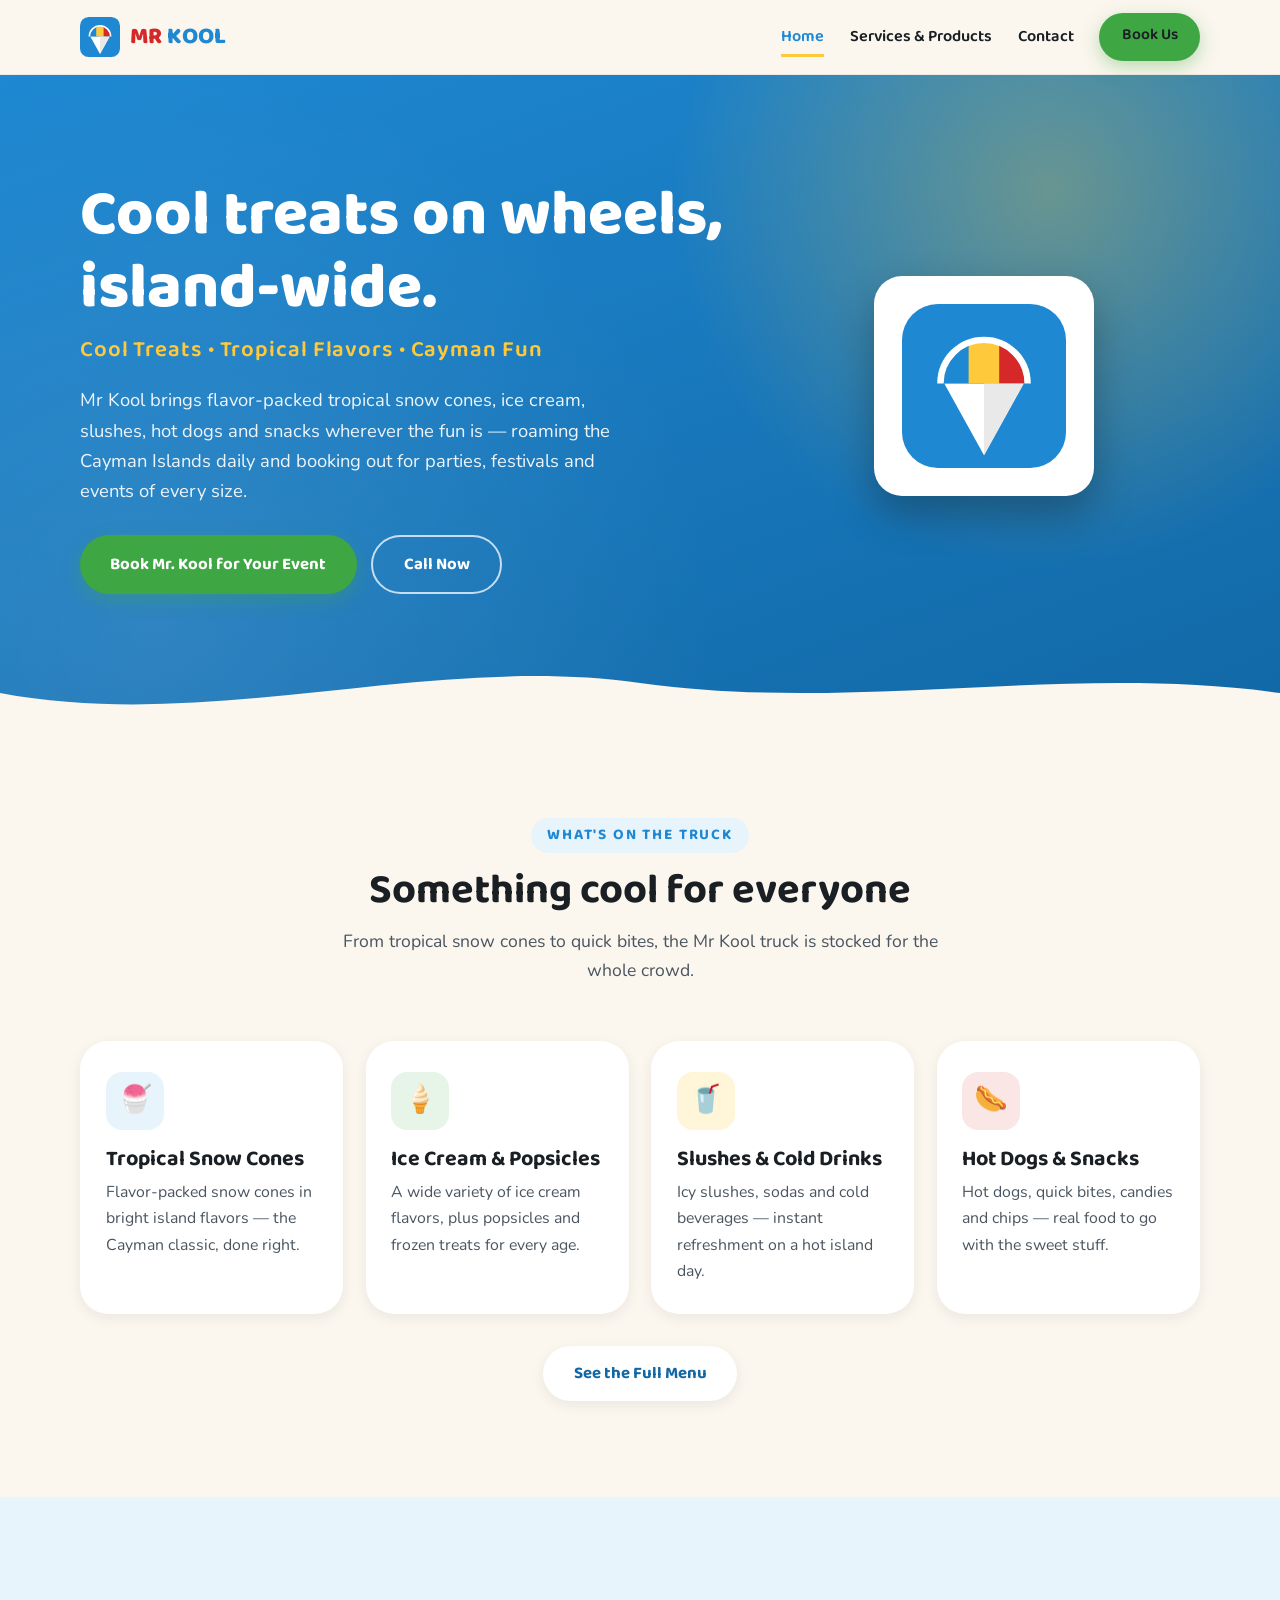
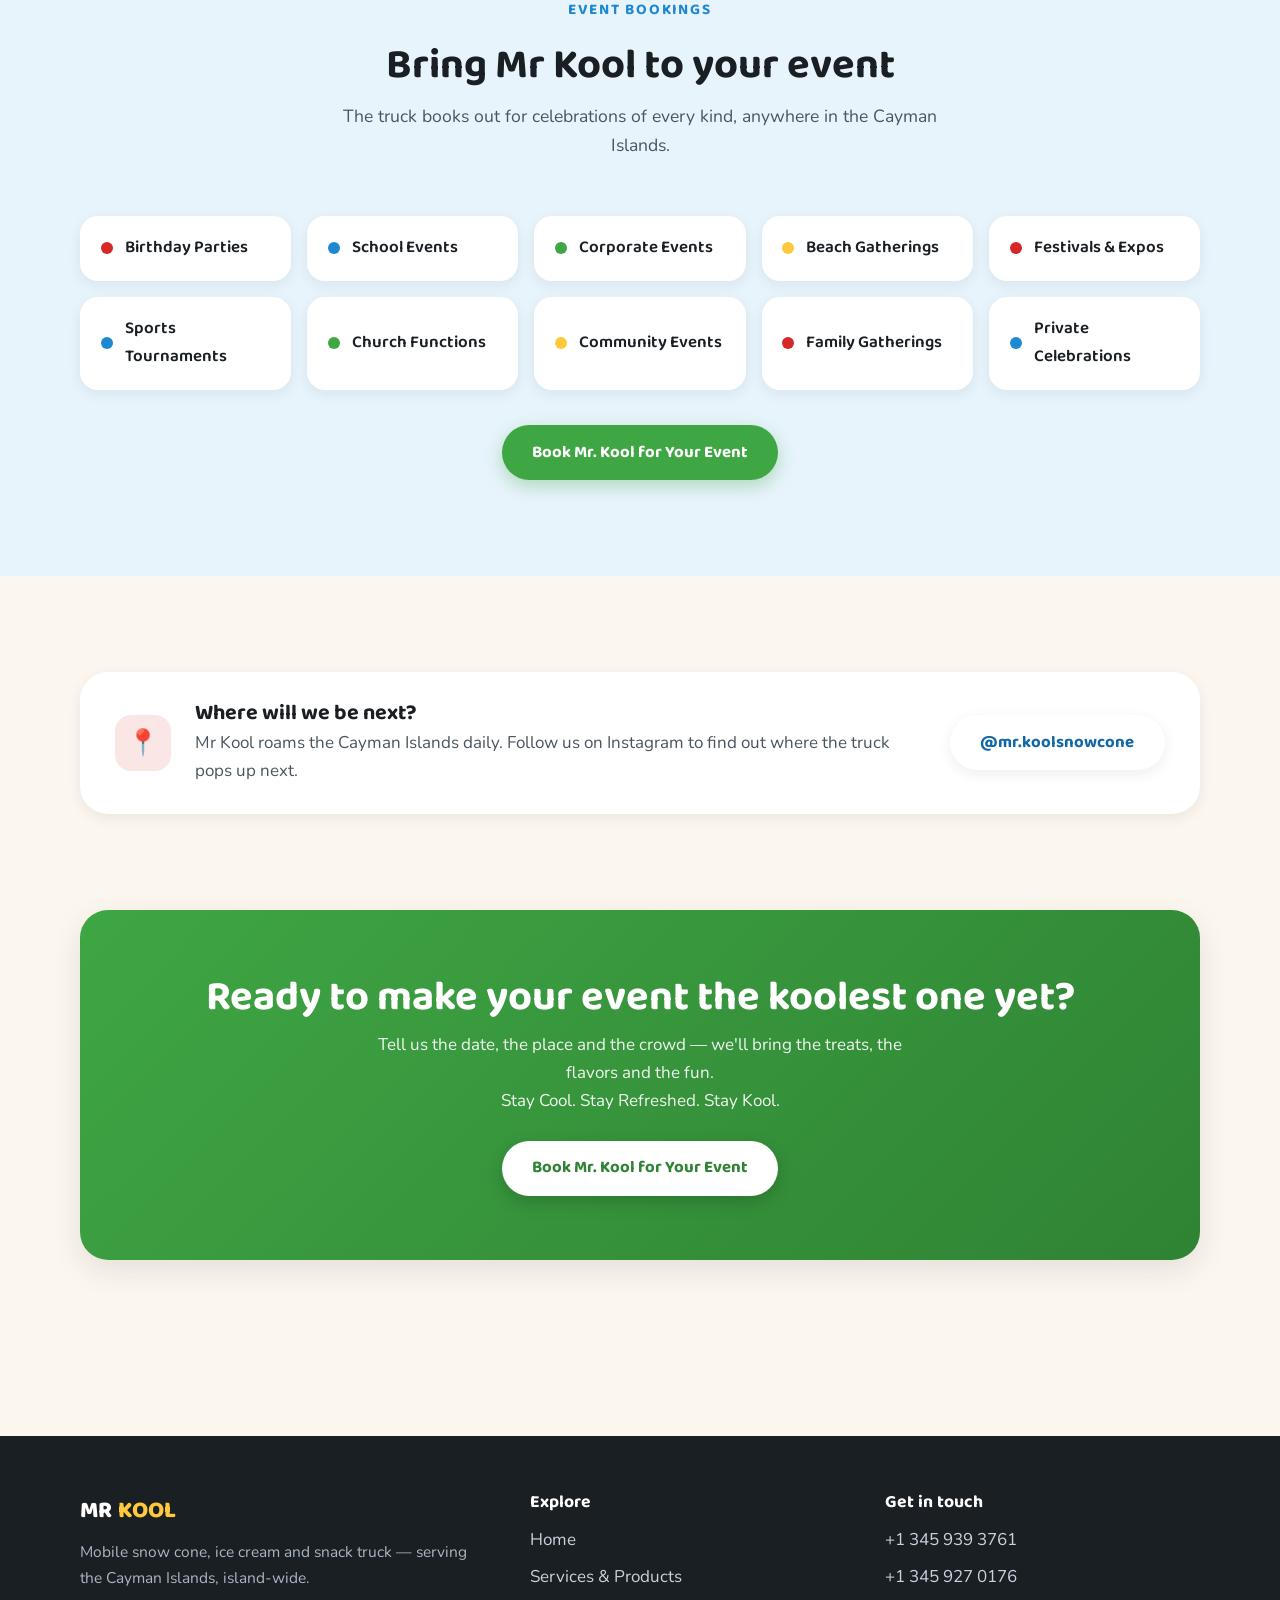
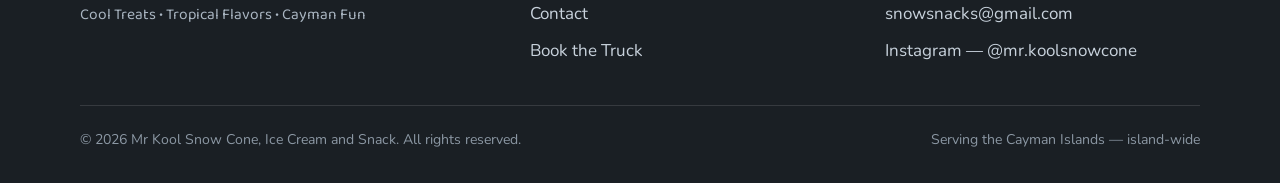
==== commit d6ffc062: "Use official Mr Kool logo in header and home hero Header brand and the home hero now display the off" ====
--- a/index.html
+++ b/index.html
@@ -34,7 +34,8 @@
   <header class="site-header">
     <div class="container nav-bar">
       <a class="brand" href="/">
-        <img src="/favicon.svg" width="40" height="40" alt="">
+        <img class="brand-logo" src="https://d33wubrfki0l68.cloudfront.net/b69bec66-8672-4ef4-9228-d12f567a9259/MR%20KOOL%20LOGO%20UPDATED.jpg" alt="Mr Kool Snow Cone, Ice Cream and Snack"
+             onerror="this.onerror=null;this.src='/favicon.svg';this.className='';this.width=40;this.height=40;">
         <span class="brand-name">MR <span>KOOL</span></span>
       </a>
       <button class="nav-toggle" aria-label="Toggle menu" aria-expanded="false">
@@ -67,20 +68,10 @@
           </div>
         </div>
         <div class="hero-art">
-          <svg viewBox="0 0 200 240" role="img" aria-label="Illustration of a tropical snow cone">
-            <polygon points="100,232 56,120 144,120" fill="#FFC93C"/>
-            <polygon points="100,232 56,120 100,120" fill="#EBB02D"/>
-            <line x1="72" y1="138" x2="118" y2="126" stroke="#EBB02D" stroke-width="3"/>
-            <line x1="80" y1="160" x2="122" y2="149" stroke="#EBB02D" stroke-width="3"/>
-            <line x1="88" y1="182" x2="116" y2="174" stroke="#EBB02D" stroke-width="3"/>
-            <circle cx="68" cy="96" r="34" fill="#D62828"/>
-            <circle cx="132" cy="96" r="34" fill="#1E88D2"/>
-            <circle cx="100" cy="64" r="36" fill="#3FA644"/>
-            <circle cx="88" cy="54" r="9" fill="#ffffff" opacity="0.45"/>
-            <circle cx="58" cy="86" r="6" fill="#ffffff" opacity="0.35"/>
-            <circle cx="142" cy="86" r="6" fill="#ffffff" opacity="0.35"/>
-            <rect x="96" y="14" width="8" height="34" rx="4" fill="#D62828" transform="rotate(18 100 31)"/>
-          </svg>
+          <img class="hero-logo" src="https://d33wubrfki0l68.cloudfront.net/b69bec66-8672-4ef4-9228-d12f567a9259/MR%20KOOL%20LOGO%20UPDATED.jpg"
+               alt="Mr Kool — Ice Cream &amp; Snow Cones, featuring the Mr Kool iguana mascot relaxing on a beach"
+               width="420" height="420"
+               onerror="this.onerror=null;this.src='/favicon.svg';this.classList.add('hero-logo-fallback');">
         </div>
       </div>
       <div class="hero-wave">
--- a/css/styles.css
+++ b/css/styles.css
@@ -170,6 +170,12 @@
 
 .brand svg { flex-shrink: 0; }
 
+.brand-logo {
+  height: 46px;
+  width: auto;
+  flex-shrink: 0;
+}
+
 /* wordmark colors follow the logo: "MR" red, "KOOL" blue */
 .brand-name {
   font-family: var(--font-head);
@@ -320,6 +326,22 @@
   filter: drop-shadow(0 18px 35px rgba(0, 0, 0, 0.25));
 }
 
+/* Official logo is a white-background JPG — frame it on a white card so it
+   reads cleanly against the blue hero. */
+.hero-logo {
+  width: min(380px, 80vw);
+  height: auto;
+  background: #ffffff;
+  border-radius: var(--radius-lg);
+  padding: 16px;
+  box-shadow: 0 18px 40px rgba(0, 0, 0, 0.28);
+}
+
+.hero-logo.hero-logo-fallback {
+  width: min(220px, 55vw);
+  padding: 28px;
+}
+
 .hero-wave {
   position: absolute;
   bottom: -1px;
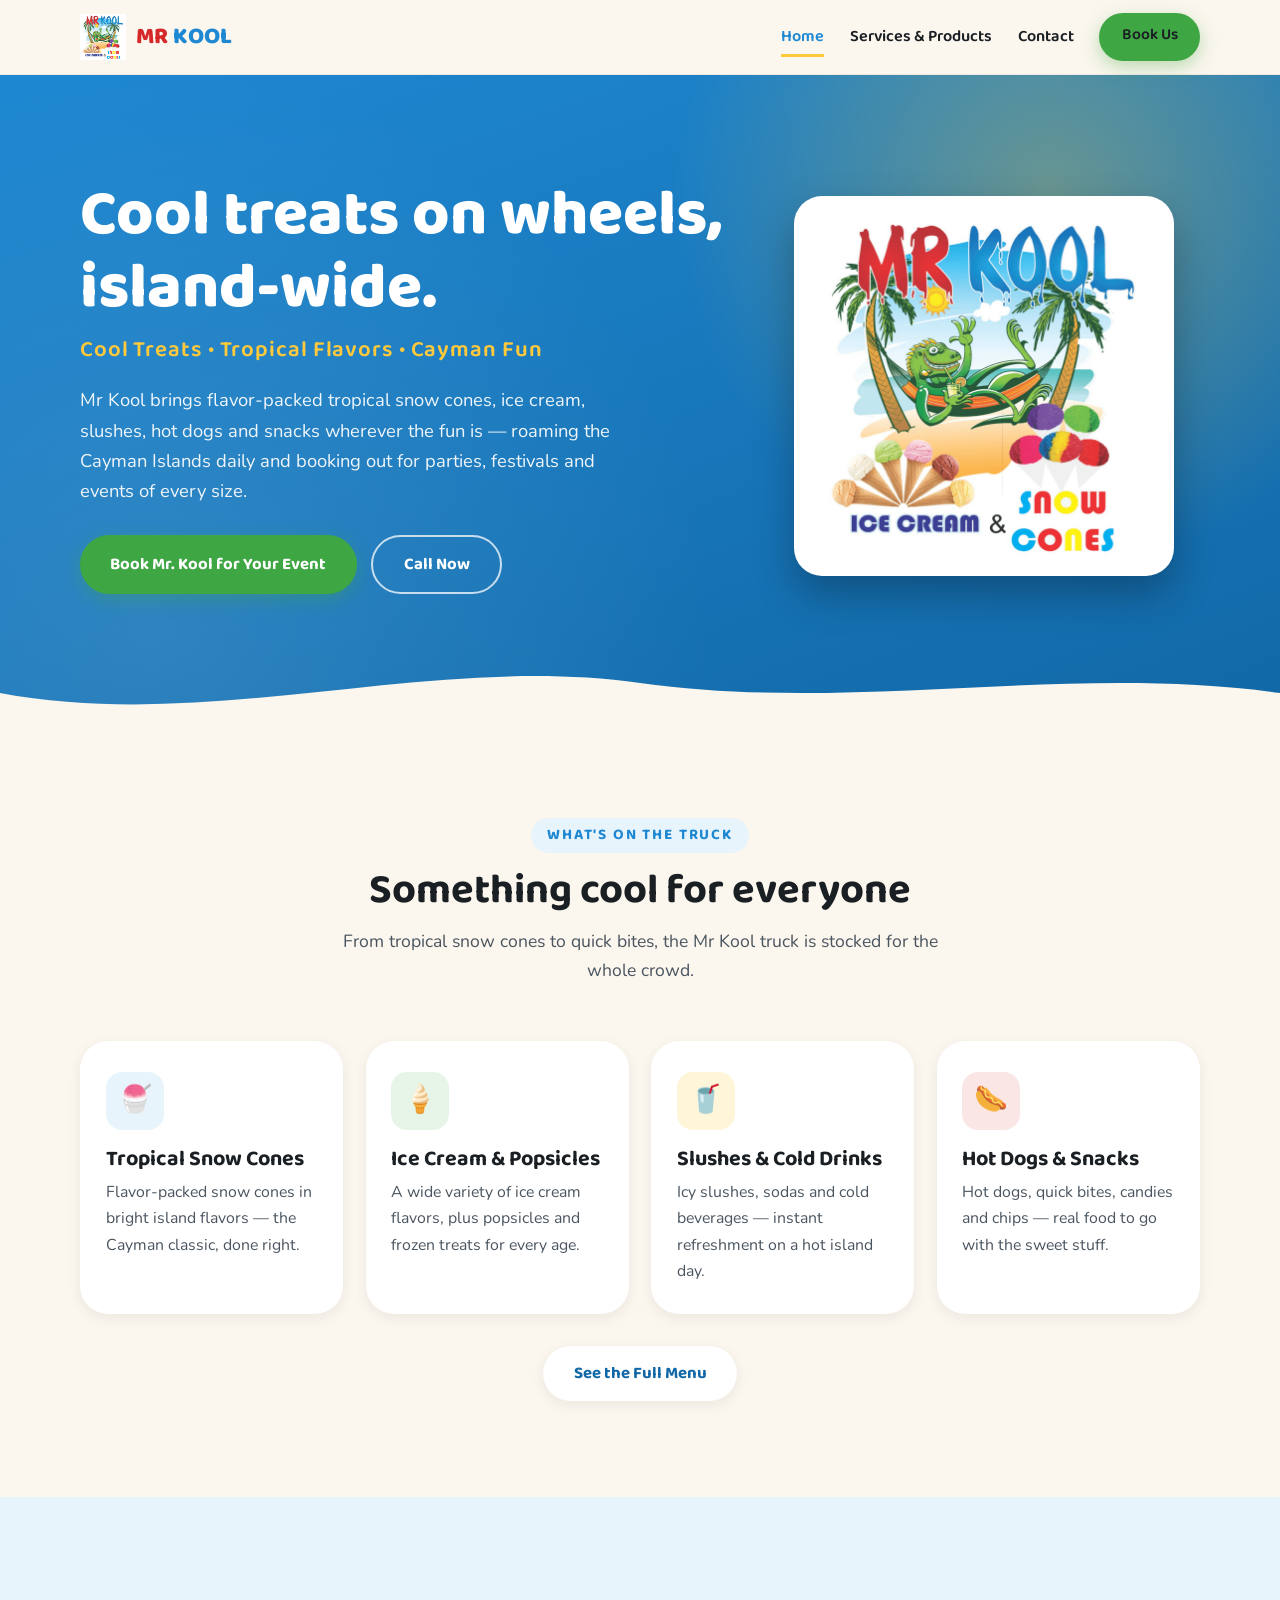
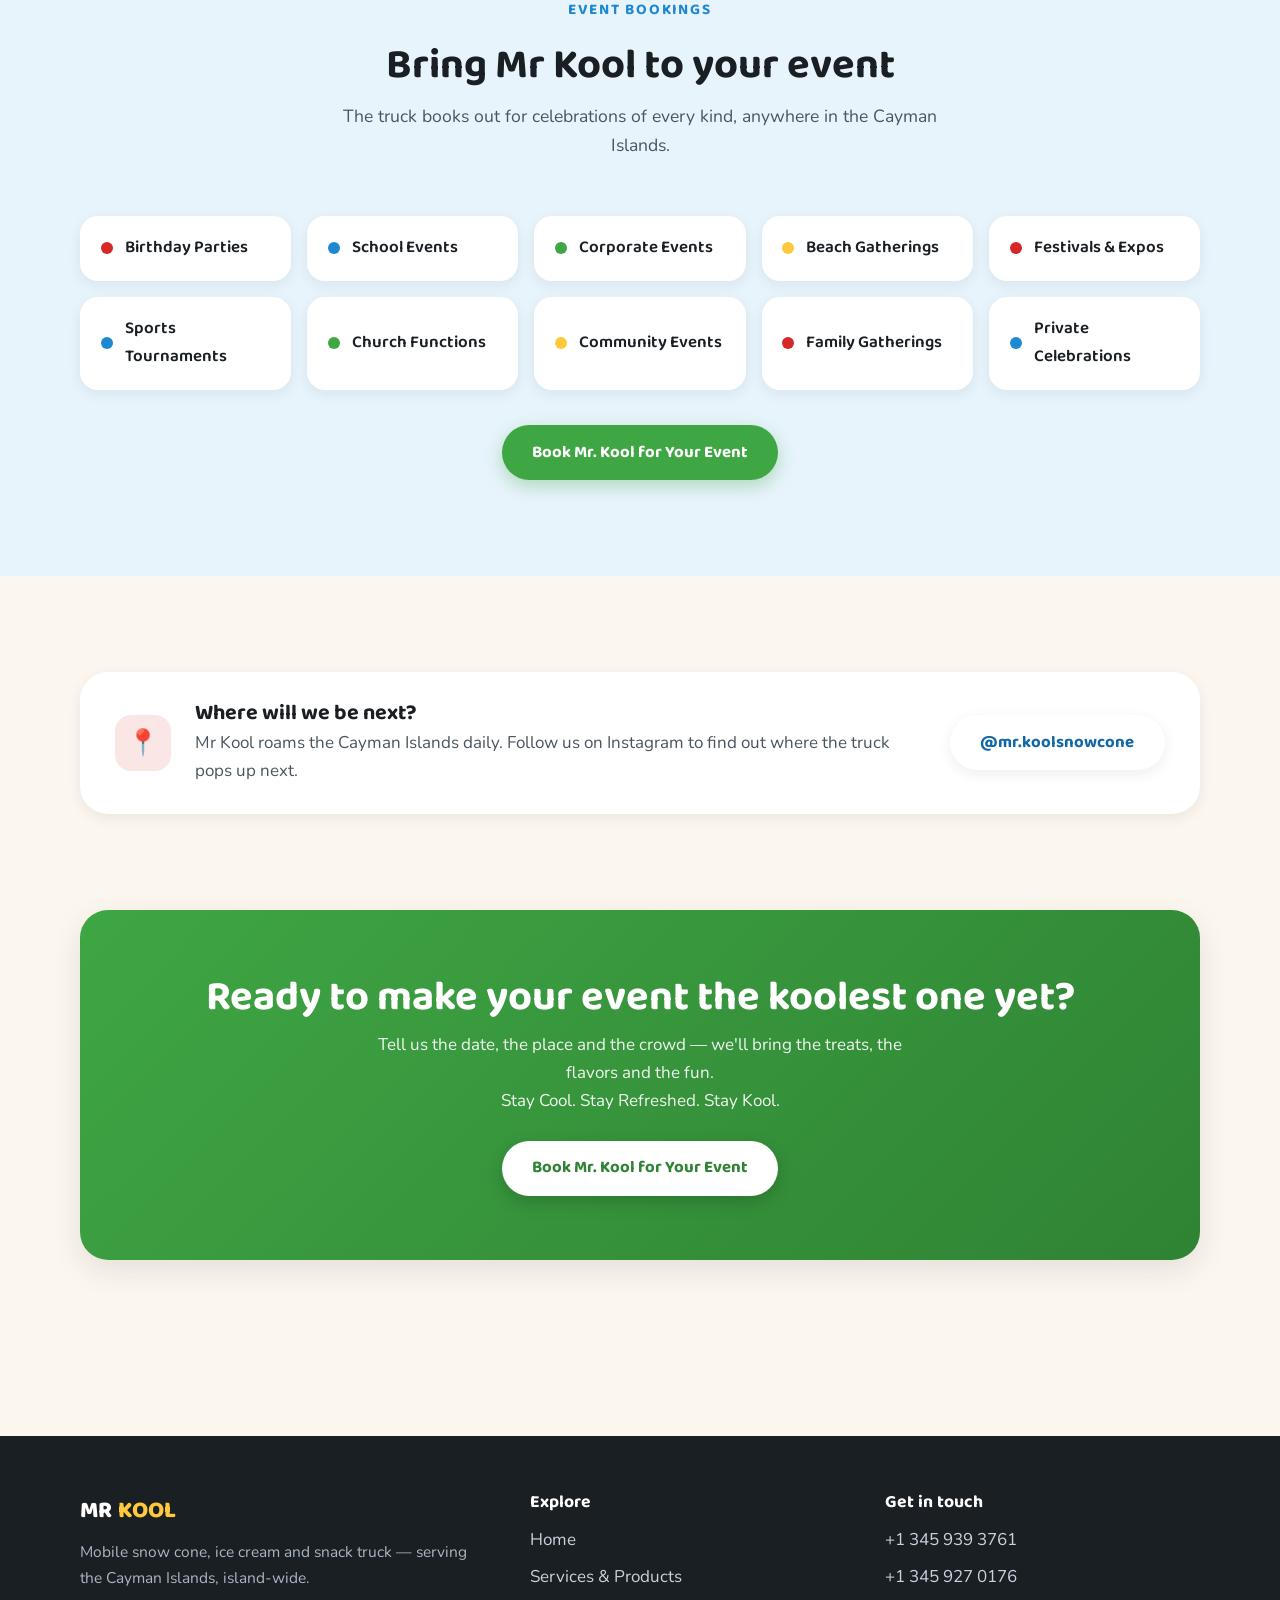
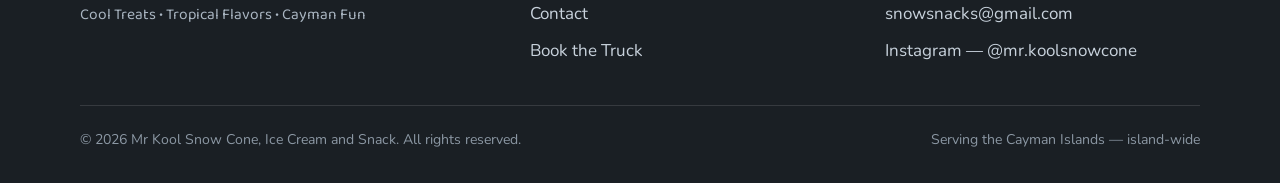
==== commit 111413e8: "Self-host logo and switch favicons to cropped mascot Replace the hotlinked CloudFront logo (which ha" ====
--- a/index.html
+++ b/index.html
@@ -8,13 +8,14 @@
   <meta property="og:title" content="Mr Kool Snow Cone, Ice Cream and Snack">
   <meta property="og:description" content="Cool Treats • Tropical Flavors • Cayman Fun. Book the Mr Kool truck for your next event in the Cayman Islands.">
   <meta property="og:type" content="website">
-  <link rel="icon" href="/favicon.svg" type="image/svg+xml">
-  <link rel="icon" href="/favicon-32.png" type="image/png" sizes="32x32">
-  <link rel="apple-touch-icon" href="/apple-touch-icon.png">
+  <link rel="icon" type="image/png" sizes="32x32" href="favicon-32.png">
+  <link rel="icon" type="image/png" sizes="192x192" href="icon-192.png">
+  <link rel="apple-touch-icon" href="apple-touch-icon.png">
+  <link rel="alternate icon" href="favicon.svg" type="image/svg+xml">
   <link rel="preconnect" href="https://fonts.googleapis.com">
   <link rel="preconnect" href="https://fonts.gstatic.com" crossorigin>
   <link href="https://fonts.googleapis.com/css2?family=Baloo+2:wght@600;700;800&family=Nunito:ital,wght@0,400;0,600;0,700;1,400&display=swap" rel="stylesheet">
-  <link rel="stylesheet" href="/css/styles.css">
+  <link rel="stylesheet" href="css/styles.css">
   <script type="application/ld+json">
   {
     "@context": "https://schema.org",
@@ -33,19 +34,19 @@
 
   <header class="site-header">
     <div class="container nav-bar">
-      <a class="brand" href="/">
-        <img class="brand-logo" src="https://d33wubrfki0l68.cloudfront.net/b69bec66-8672-4ef4-9228-d12f567a9259/MR%20KOOL%20LOGO%20UPDATED.jpg" alt="Mr Kool Snow Cone, Ice Cream and Snack"
-             onerror="this.onerror=null;this.src='/favicon.svg';this.className='';this.width=40;this.height=40;">
+      <a class="brand" href="./">
+        <img class="brand-logo" src="mr-kool-logo.png" alt="Mr Kool Snow Cone, Ice Cream and Snack"
+             onerror="this.onerror=null;this.src='favicon.svg';this.className='';this.width=40;this.height=40;">
         <span class="brand-name">MR <span>KOOL</span></span>
       </a>
       <button class="nav-toggle" aria-label="Toggle menu" aria-expanded="false">
         <span></span><span></span><span></span>
       </button>
       <ul class="nav-links">
-        <li><a href="/" aria-current="page">Home</a></li>
-        <li><a href="/services/">Services &amp; Products</a></li>
-        <li><a href="/contact/">Contact</a></li>
-        <li><a class="btn btn-primary" href="/contact/#book">Book Us</a></li>
+        <li><a href="./" aria-current="page">Home</a></li>
+        <li><a href="services/">Services &amp; Products</a></li>
+        <li><a href="contact/">Contact</a></li>
+        <li><a class="btn btn-primary" href="contact/#book">Book Us</a></li>
       </ul>
     </div>
   </header>
@@ -63,15 +64,15 @@
             daily and booking out for parties, festivals and events of every size.
           </p>
           <div class="hero-ctas">
-            <a class="btn btn-primary" href="/contact/#book">Book Mr. Kool for Your Event</a>
+            <a class="btn btn-primary" href="contact/#book">Book Mr. Kool for Your Event</a>
             <a class="btn btn-ghost" href="tel:+13459393761">Call Now</a>
           </div>
         </div>
         <div class="hero-art">
-          <img class="hero-logo" src="https://d33wubrfki0l68.cloudfront.net/b69bec66-8672-4ef4-9228-d12f567a9259/MR%20KOOL%20LOGO%20UPDATED.jpg"
+          <img class="hero-logo" src="mr-kool-logo.png"
                alt="Mr Kool — Ice Cream &amp; Snow Cones, featuring the Mr Kool iguana mascot relaxing on a beach"
                width="420" height="420"
-               onerror="this.onerror=null;this.src='/favicon.svg';this.classList.add('hero-logo-fallback');">
+               onerror="this.onerror=null;this.src='favicon.svg';this.classList.add('hero-logo-fallback');">
         </div>
       </div>
       <div class="hero-wave">
@@ -111,7 +112,7 @@
           </div>
         </div>
         <p style="text-align:center; margin-top:2rem;">
-          <a class="btn btn-secondary" href="/services/">See the Full Menu</a>
+          <a class="btn btn-secondary" href="services/">See the Full Menu</a>
         </p>
       </div>
     </section>
@@ -136,7 +137,7 @@
           <div class="event-chip"><span class="dot dot-blue"></span>Private Celebrations</div>
         </div>
         <p style="text-align:center; margin-top:2.2rem;">
-          <a class="btn btn-primary" href="/contact/#book">Book Mr. Kool for Your Event</a>
+          <a class="btn btn-primary" href="contact/#book">Book Mr. Kool for Your Event</a>
         </p>
       </div>
     </section>
@@ -159,7 +160,7 @@
         <div class="cta-band">
           <h2>Ready to make your event the koolest one yet?</h2>
           <p>Tell us the date, the place and the crowd — we'll bring the treats, the flavors and the fun.<br>Stay Cool. Stay Refreshed. Stay Kool.</p>
-          <a class="btn btn-primary" href="/contact/#book">Book Mr. Kool for Your Event</a>
+          <a class="btn btn-primary" href="contact/#book">Book Mr. Kool for Your Event</a>
         </div>
       </div>
     </section>
@@ -177,10 +178,10 @@
         <div>
           <h4>Explore</h4>
           <ul class="footer-links">
-            <li><a href="/">Home</a></li>
-            <li><a href="/services/">Services &amp; Products</a></li>
-            <li><a href="/contact/">Contact</a></li>
-            <li><a href="/contact/#book">Book the Truck</a></li>
+            <li><a href="./">Home</a></li>
+            <li><a href="services/">Services &amp; Products</a></li>
+            <li><a href="contact/">Contact</a></li>
+            <li><a href="contact/#book">Book the Truck</a></li>
           </ul>
         </div>
         <div>
@@ -200,6 +201,6 @@
     </div>
   </footer>
 
-  <script src="/js/main.js"></script>
+  <script src="js/main.js"></script>
 </body>
 </html>
